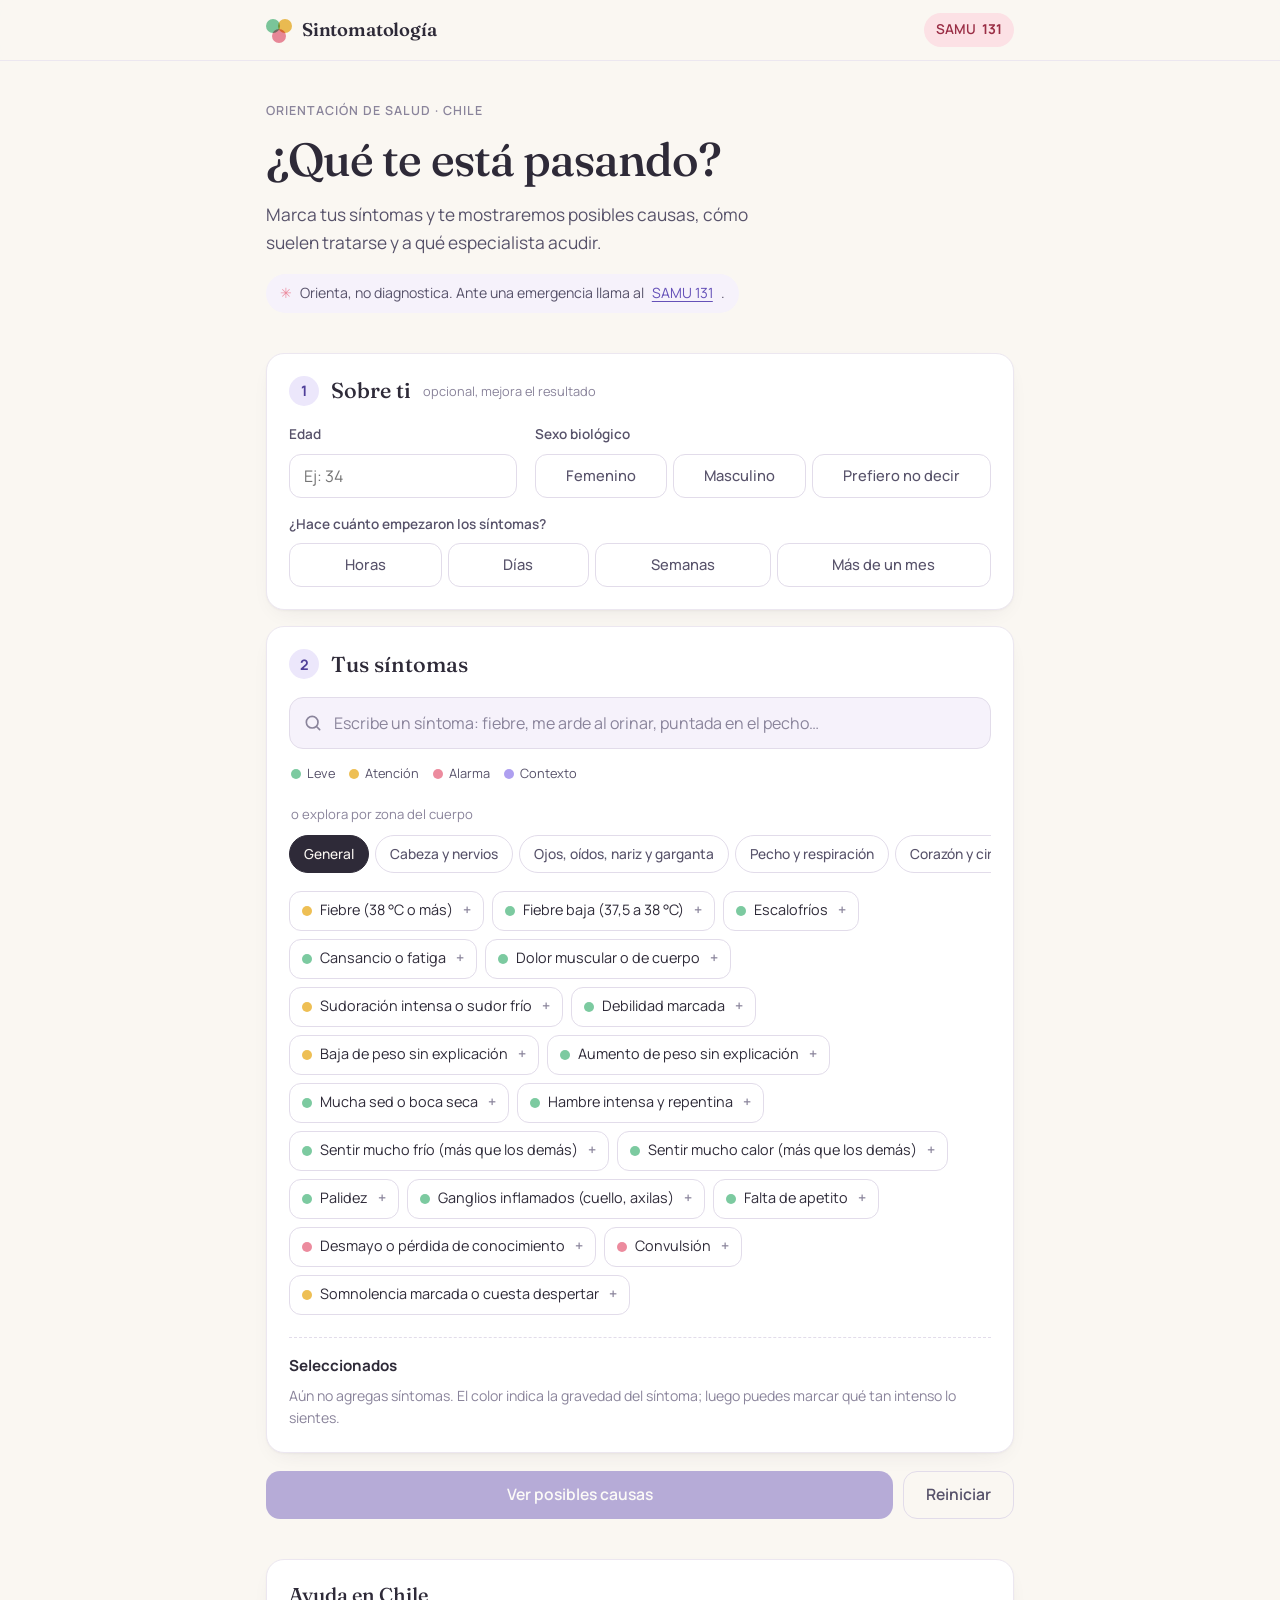
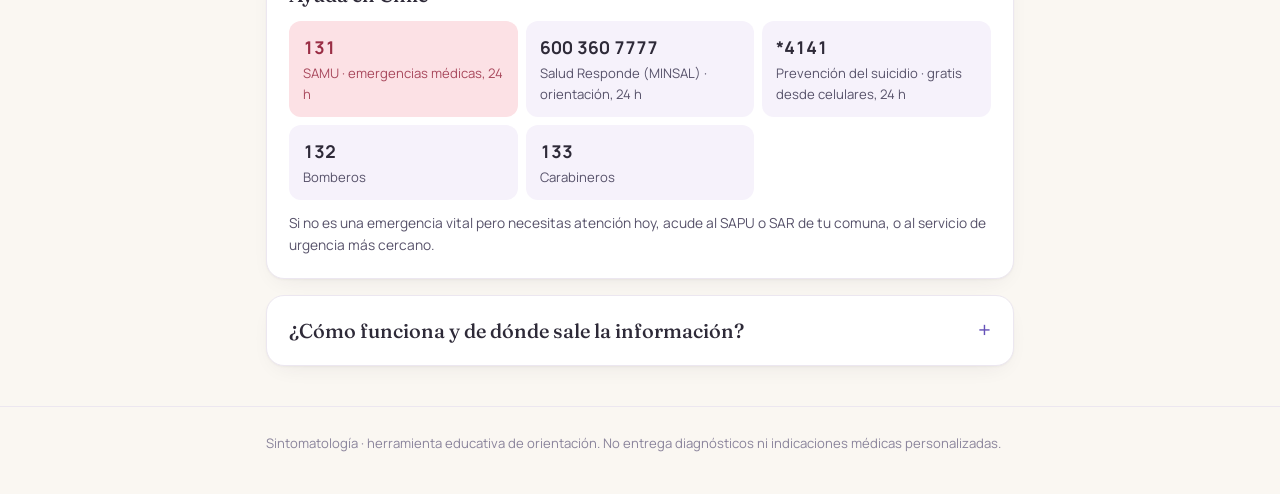
==== index.html @ 7883a123 "Sintomatología: orientador de síntomas en colores pastel Web estática (HTML/CSS/JS, sin build) para " ====
<!doctype html>
<html lang="es-CL">
<head>
  <meta charset="utf-8">
  <meta name="viewport" content="width=device-width, initial-scale=1">
  <title>Sintomatología · Orientador de síntomas</title>
  <meta name="description" content="Marca tus síntomas y conoce posibles causas, cómo se tratan habitualmente y a qué especialista acudir. Información basada en MedlinePlus (NIH), Mayo Clinic y MINSAL Chile.">
  <meta name="theme-color" content="#faf7f2" media="(prefers-color-scheme: light)">
  <meta name="theme-color" content="#1c1b22" media="(prefers-color-scheme: dark)">
  <meta property="og:title" content="Sintomatología · Orientador de síntomas">
  <meta property="og:description" content="Marca tus síntomas y conoce posibles causas, tratamiento habitual y especialista. Orientación, no diagnóstico.">
  <link rel="icon" href="favicon.svg" type="image/svg+xml">
  <link rel="preconnect" href="https://fonts.googleapis.com">
  <link rel="preconnect" href="https://fonts.gstatic.com" crossorigin>
  <link href="https://fonts.googleapis.com/css2?family=Fraunces:opsz,wght@9..144,500;9..144,600&family=Manrope:wght@400;500;600;700&display=swap" rel="stylesheet">
  <link rel="stylesheet" href="css/styles.css">
</head>
<body>
  <a class="skip" href="#main">Saltar al contenido</a>

  <header class="top">
    <div class="wrap top-inner">
      <a class="brand" href="./" aria-label="Sintomatología, inicio">
        <span class="brand-mark" aria-hidden="true"><i></i><i></i><i></i></span>
        <span class="brand-name">Sintomatología</span>
      </a>
      <a class="sos" href="tel:131" aria-label="Emergencias: llamar al SAMU 131">SAMU <strong>131</strong></a>
    </div>
  </header>

  <main id="main" class="wrap">
    <section class="hero">
      <p class="eyebrow">Orientación de salud · Chile</p>
      <h1>¿Qué te está pasando?</h1>
      <p class="lead">Marca tus síntomas y te mostraremos posibles causas, cómo suelen tratarse y a qué especialista acudir.</p>
      <p class="notice"><span aria-hidden="true">✳</span> Orienta, no diagnostica. Ante una emergencia llama al <a href="tel:131">SAMU 131</a>.</p>
    </section>

    <section class="card" aria-labelledby="t-perfil">
      <div class="card-head"><span class="step" aria-hidden="true">1</span><h2 id="t-perfil">Sobre ti</h2><span class="opt">opcional, mejora el resultado</span></div>
      <div class="grid">
        <label class="field" for="edad">
          <span class="label">Edad</span>
          <input type="number" id="edad" min="0" max="120" inputmode="numeric" placeholder="Ej: 34" autocomplete="off">
        </label>
        <div class="field">
          <span class="label" id="l-sexo">Sexo biológico</span>
          <div class="seg" data-name="sexo" role="group" aria-labelledby="l-sexo">
            <button type="button" data-value="F" aria-pressed="false">Femenino</button>
            <button type="button" data-value="M" aria-pressed="false">Masculino</button>
            <button type="button" data-value="X" aria-pressed="false">Prefiero no decir</button>
          </div>
        </div>
        <div class="field" id="field-embarazo" hidden>
          <span class="label" id="l-emb">¿Podrías estar embarazada?</span>
          <div class="seg" data-name="embarazo" role="group" aria-labelledby="l-emb">
            <button type="button" data-value="si" aria-pressed="false">Sí</button>
            <button type="button" data-value="no" aria-pressed="false">No</button>
            <button type="button" data-value="nose" aria-pressed="false">No sé</button>
          </div>
        </div>
        <div class="field full">
          <span class="label" id="l-dur">¿Hace cuánto empezaron los síntomas?</span>
          <div class="seg" data-name="duracion" role="group" aria-labelledby="l-dur">
            <button type="button" data-value="h" aria-pressed="false">Horas</button>
            <button type="button" data-value="d" aria-pressed="false">Días</button>
            <button type="button" data-value="s" aria-pressed="false">Semanas</button>
            <button type="button" data-value="m" aria-pressed="false">Más de un mes</button>
          </div>
        </div>
      </div>
      <p class="note" id="nota-pediatrica" hidden>En menores de 15 años los síntomas y tratamientos pueden diferir. Ante la duda, consulta con un pediatra.</p>
    </section>

    <section class="card" aria-labelledby="t-sintomas">
      <div class="card-head"><span class="step" aria-hidden="true">2</span><h2 id="t-sintomas">Tus síntomas</h2></div>

      <div class="search">
        <svg class="search-icon" viewBox="0 0 24 24" aria-hidden="true"><circle cx="11" cy="11" r="7"></circle><path d="m20 20-3.5-3.5"></path></svg>
        <input id="buscar" type="search" placeholder="Escribe un síntoma: fiebre, me arde al orinar, puntada en el pecho…"
               role="combobox" aria-expanded="false" aria-controls="sugerencias" aria-autocomplete="list" autocomplete="off" aria-label="Buscar síntoma">
        <ul id="sugerencias" role="listbox" hidden aria-label="Síntomas sugeridos"></ul>
      </div>

      <div class="legend" aria-label="Leyenda de colores">
        <span class="lg sev-1"><span class="dot"></span>Leve</span>
        <span class="lg sev-2"><span class="dot"></span>Atención</span>
        <span class="lg sev-3"><span class="dot"></span>Alarma</span>
        <span class="lg sev-0"><span class="dot"></span>Contexto</span>
      </div>

      <p class="subhint">o explora por zona del cuerpo</p>
      <div class="zones" id="zonas" role="tablist" aria-label="Zonas del cuerpo"></div>
      <div class="pills" id="catalogo" role="tabpanel"></div>

      <div class="selected-wrap">
        <h3 class="selected-title">Seleccionados <span id="sel-count"></span></h3>
        <p class="sel-empty" id="sel-empty">Aún no agregas síntomas. El color indica la gravedad del síntoma; luego puedes marcar qué tan intenso lo sientes.</p>
        <div class="selected" id="seleccionados" aria-live="polite"></div>
      </div>
    </section>

    <div class="actions">
      <button id="analizar" class="btn primary" type="button" disabled>Ver posibles causas</button>
      <button id="reiniciar" class="btn ghost" type="button">Reiniciar</button>
    </div>

    <section id="resultados" class="results" hidden tabindex="-1" aria-live="polite"></section>

    <section class="card help" aria-labelledby="t-ayuda">
      <h2 id="t-ayuda">Ayuda en Chile</h2>
      <ul class="help-list">
        <li><a href="tel:131"><strong>131</strong><span>SAMU · emergencias médicas, 24 h</span></a></li>
        <li><a href="tel:6003607777"><strong>600 360 7777</strong><span>Salud Responde (MINSAL) · orientación, 24 h</span></a></li>
        <li><a href="tel:*4141"><strong>*4141</strong><span>Prevención del suicidio · gratis desde celulares, 24 h</span></a></li>
        <li><a href="tel:132"><strong>132</strong><span>Bomberos</span></a></li>
        <li><a href="tel:133"><strong>133</strong><span>Carabineros</span></a></li>
      </ul>
      <p class="help-note">Si no es una emergencia vital pero necesitas atención hoy, acude al SAPU o SAR de tu comuna, o al servicio de urgencia más cercano.</p>
    </section>

    <details class="card method">
      <summary><h2>¿Cómo funciona y de dónde sale la información?</h2></summary>
      <div class="method-body">
        <p><strong>Contenido.</strong> Cada enfermedad (qué es, tratamiento habitual, especialista y señales de alarma) fue redactada a partir de fuentes médicas reconocidas y cada ficha enlaza sus referencias: <span id="fuentes-resumen"></span>. No usamos Wikipedia ni sitios sin respaldo clínico.</p>
        <p><strong>Colores.</strong> Cada síntoma tiene una gravedad base: <span class="tag sev-1">leve</span> <span class="tag sev-2">atención</span> <span class="tag sev-3">alarma</span>, más los datos de <span class="tag sev-0">contexto</span> (exposiciones o antecedentes). Tú agregas la intensidad con que lo sientes, y ambas cosas pesan en el resultado.</p>
        <p><strong>Coincidencia.</strong> Para cada enfermedad se compara cuánto de su cuadro típico tienes (los síntomas característicos pesan más) y cuánto de lo que sientes explica. Luego se ajusta por edad, sexo, posible embarazo, tiempo de evolución y frecuencia de la enfermedad. Las emergencias con un síntoma clave nunca quedan ocultas al fondo.</p>
        <p><strong>Privacidad.</strong> Todo ocurre en tu navegador: no se envían ni guardan tus datos en ningún servidor. Tu selección queda solo en este dispositivo para que no la pierdas al recargar.</p>
        <p><strong>Límites.</strong> La base cubre <span id="stats"></span>. Una persona puede tener una enfermedad que no está aquí o presentarla de forma distinta. Esta herramienta no reemplaza la evaluación de un profesional de salud.</p>
        <p class="muted">Contenido revisado en noviembre de 2026.</p>
      </div>
    </details>
  </main>

  <footer class="foot">
    <div class="wrap">
      <p>Sintomatología · herramienta educativa de orientación. No entrega diagnósticos ni indicaciones médicas personalizadas.</p>
    </div>
  </footer>

  <script src="js/data.js"></script>
  <script src="js/app.js"></script>
</body>
</html>
---- css/styles.css ----
/* Sintomatología · estilos
   Paleta pastel, minimalista, con modo oscuro automático. */

:root {
  --bg: #faf7f2;
  --surface: #ffffff;
  --surface-2: #f6f2fb;
  --ink: #2e2a38;
  --ink-2: #57526a;
  --muted: #8a849b;
  --line: #ece7f0;
  --line-2: #e2dcea;
  --focus: #8b78dc;

  --primary: #6551b8;
  --primary-ink: #ffffff;
  --primary-soft: #ece7fb;

  /* gravedad */
  --mint: #e1f4e9; --mint-ink: #2b6a4c; --mint-dot: #7ccaa0;
  --butter: #fdf1cf; --butter-ink: #7a5912; --butter-dot: #eebf54;
  --rose: #fce1e5; --rose-ink: #9a2e45; --rose-dot: #ec8b9e;
  --lav: #ede8fc; --lav-ink: #4f3f99; --lav-dot: #ae9ff0;
  --sky: #e3eefa; --sky-ink: #2b5a88; --sky-dot: #8db7e6;
  --peach: #fde7da; --peach-ink: #8c4a20; --peach-dot: #f2a679;

  --radius: 18px;
  --radius-sm: 12px;
  --shadow: 0 1px 2px rgba(46, 42, 56, .04), 0 8px 24px -12px rgba(46, 42, 56, .12);
  --font: "Manrope", system-ui, -apple-system, "Segoe UI", Roboto, sans-serif;
  --serif: "Fraunces", Georgia, "Times New Roman", serif;
  color-scheme: light;
}

@media (prefers-color-scheme: dark) {
  :root:not([data-theme="light"]) {
    --bg: #1c1b22; --surface: #24232c; --surface-2: #2a2834; --ink: #eeecf4; --ink-2: #c4c0d2; --muted: #9a95ab;
    --line: #33313d; --line-2: #3d3a48; --focus: #b5a7f5;
    --primary: #b9aaf5; --primary-ink: #1c1b22; --primary-soft: #33304a;
    --mint: #1f3a2e; --mint-ink: #a9e3c5; --mint-dot: #6cc596;
    --butter: #3b321b; --butter-ink: #f3d68a; --butter-dot: #e2b44a;
    --rose: #432630; --rose-ink: #f6b6c3; --rose-dot: #e8869a;
    --lav: #312b4b; --lav-ink: #cdc3fb; --lav-dot: #a596ee;
    --sky: #1f3043; --sky-ink: #b2d2f3; --sky-dot: #7fb0e3;
    --peach: #3f2b20; --peach-ink: #f6c3a2; --peach-dot: #ee9e6e;
    --shadow: 0 1px 2px rgba(0, 0, 0, .3), 0 8px 24px -12px rgba(0, 0, 0, .5);
    color-scheme: dark;
  }
}
:root[data-theme="dark"] {
  --bg: #1c1b22; --surface: #24232c; --surface-2: #2a2834; --ink: #eeecf4; --ink-2: #c4c0d2; --muted: #9a95ab;
  --line: #33313d; --line-2: #3d3a48; --focus: #b5a7f5;
  --primary: #b9aaf5; --primary-ink: #1c1b22; --primary-soft: #33304a;
  --mint: #1f3a2e; --mint-ink: #a9e3c5; --mint-dot: #6cc596;
  --butter: #3b321b; --butter-ink: #f3d68a; --butter-dot: #e2b44a;
  --rose: #432630; --rose-ink: #f6b6c3; --rose-dot: #e8869a;
  --lav: #312b4b; --lav-ink: #cdc3fb; --lav-dot: #a596ee;
  --sky: #1f3043; --sky-ink: #b2d2f3; --sky-dot: #7fb0e3;
  --peach: #3f2b20; --peach-ink: #f6c3a2; --peach-dot: #ee9e6e;
  color-scheme: dark;
}

/* ── base */
*, *::before, *::after { box-sizing: border-box; }
html { -webkit-text-size-adjust: 100%; scroll-padding-top: 76px; }
body {
  margin: 0; background: var(--bg); color: var(--ink);
  font: 16px/1.6 var(--font); -webkit-font-smoothing: antialiased;
  overflow-x: hidden;
}
h1, h2, h3, h4 { margin: 0; line-height: 1.25; }
p { margin: 0; }
a { color: var(--primary); text-underline-offset: 3px; }
button { font: inherit; color: inherit; cursor: pointer; }
input { font: inherit; color: inherit; }
:focus-visible { outline: 2px solid var(--focus); outline-offset: 2px; border-radius: 8px; }
[hidden] { display: none !important; }

.wrap { width: 100%; max-width: 780px; margin: 0 auto; padding: 0 16px; }
.skip { position: absolute; left: -999px; top: 8px; background: var(--surface); padding: 8px 12px; border-radius: 8px; z-index: 50; }
.skip:focus { left: 8px; }

/* ── barra superior */
.top {
  position: sticky; top: 0; z-index: 20;
  background: color-mix(in srgb, var(--bg) 85%, transparent);
  backdrop-filter: saturate(1.4) blur(10px); -webkit-backdrop-filter: saturate(1.4) blur(10px);
  border-bottom: 1px solid var(--line);
}
.top-inner { display: flex; align-items: center; justify-content: space-between; height: 60px; }
.brand { display: inline-flex; align-items: center; gap: 10px; text-decoration: none; color: var(--ink); }
.brand-name { font-family: var(--serif); font-weight: 600; font-size: 1.15rem; letter-spacing: -.01em; }
.brand-mark { position: relative; width: 26px; height: 26px; display: inline-block; }
.brand-mark i { position: absolute; width: 14px; height: 14px; border-radius: 50%; mix-blend-mode: multiply; }
.brand-mark i:nth-child(1) { background: var(--mint-dot); left: 0; top: 2px; }
.brand-mark i:nth-child(2) { background: var(--butter-dot); right: 0; top: 2px; }
.brand-mark i:nth-child(3) { background: var(--rose-dot); left: 6px; bottom: 0; }
@media (prefers-color-scheme: dark) { .brand-mark i { mix-blend-mode: normal; opacity: .9; } }
.sos {
  display: inline-flex; align-items: center; gap: 6px; text-decoration: none;
  background: var(--rose); color: var(--rose-ink); font-size: .85rem; font-weight: 600;
  padding: 6px 12px; border-radius: 999px;
}

/* ── hero */
.hero { padding: 40px 0 24px; }
.eyebrow { font-size: .78rem; font-weight: 600; letter-spacing: .08em; text-transform: uppercase; color: var(--muted); margin-bottom: 10px; }
.hero h1 { font-family: var(--serif); font-weight: 500; font-size: clamp(2rem, 6vw, 2.9rem); letter-spacing: -.02em; }
.lead { margin-top: 12px; font-size: 1.08rem; color: var(--ink-2); max-width: 46ch; }
.notice { margin-top: 18px; display: inline-flex; gap: 8px; align-items: baseline; font-size: .88rem; color: var(--ink-2); background: var(--surface-2); padding: 8px 14px; border-radius: 999px; }
.notice span { color: var(--rose-dot); }

/* ── tarjetas */
.card {
  background: var(--surface); border: 1px solid var(--line); border-radius: var(--radius);
  padding: 22px; margin-top: 16px; box-shadow: var(--shadow);
}
.card-head { display: flex; align-items: center; gap: 12px; margin-bottom: 18px; flex-wrap: wrap; }
.card-head h2 { font-family: var(--serif); font-weight: 500; font-size: 1.35rem; }
.step {
  width: 30px; height: 30px; border-radius: 50%; display: inline-grid; place-items: center;
  background: var(--primary-soft); color: var(--lav-ink); font-weight: 700; font-size: .9rem;
}
.opt { font-size: .8rem; color: var(--muted); }

/* ── perfil */
.grid { display: grid; grid-template-columns: minmax(0, 1fr) minmax(0, 2fr); gap: 16px 18px; }
.field { display: flex; flex-direction: column; gap: 8px; min-width: 0; }
.field.full { grid-column: 1 / -1; }
.label { font-size: .85rem; font-weight: 600; color: var(--ink-2); }
input[type="number"] {
  width: 100%; height: 44px; padding: 0 14px; border-radius: var(--radius-sm);
  border: 1px solid var(--line-2); background: var(--surface); -moz-appearance: textfield;
}
input[type="number"]::-webkit-inner-spin-button { -webkit-appearance: none; }
.seg { display: flex; flex-wrap: wrap; gap: 6px; }
.seg button {
  flex: 1 1 auto; min-height: 44px; padding: 8px 14px; border-radius: var(--radius-sm);
  border: 1px solid var(--line-2); background: var(--surface); color: var(--ink-2); font-weight: 500; font-size: .92rem;
  transition: background .15s, border-color .15s, color .15s;
}
.seg button:hover { border-color: var(--lav-dot); }
.seg button[aria-pressed="true"] { background: var(--lav); border-color: var(--lav-dot); color: var(--lav-ink); font-weight: 600; }
.note { margin-top: 14px; font-size: .85rem; color: var(--sky-ink); background: var(--sky); padding: 10px 14px; border-radius: var(--radius-sm); }

/* ── buscador */
.search { position: relative; }
.search-icon { position: absolute; left: 14px; top: 50%; width: 20px; height: 20px; transform: translateY(-50%); fill: none; stroke: var(--muted); stroke-width: 2; stroke-linecap: round; pointer-events: none; }
#buscar {
  width: 100%; height: 52px; padding: 0 16px 0 44px; border-radius: 14px;
  border: 1px solid var(--line-2); background: var(--surface-2); font-size: 1rem;
  transition: border-color .15s, background .15s;
}
#buscar:focus { outline: none; border-color: var(--focus); background: var(--surface); box-shadow: 0 0 0 4px color-mix(in srgb, var(--focus) 20%, transparent); }
#buscar::placeholder { color: var(--muted); }
#sugerencias {
  position: absolute; left: 0; right: 0; top: calc(100% + 6px); z-index: 10;
  list-style: none; margin: 0; padding: 6px; background: var(--surface);
  border: 1px solid var(--line-2); border-radius: 14px; box-shadow: var(--shadow);
  max-height: 340px; overflow-y: auto;
}
.sug { display: flex; align-items: center; gap: 10px; padding: 10px 12px; border-radius: 10px; cursor: pointer; }
.sug.active, .sug:hover { background: var(--surface-2); }
.sug-name { flex: 1; min-width: 0; }
.sug-meta { font-size: .78rem; color: var(--muted); white-space: nowrap; }
.sug-empty { padding: 12px; color: var(--muted); font-size: .9rem; }

/* ── leyenda y puntos de gravedad */
.legend { display: flex; flex-wrap: wrap; gap: 14px; margin: 14px 2px 0; font-size: .8rem; color: var(--ink-2); }
.lg { display: inline-flex; align-items: center; gap: 6px; }
.dot { width: 10px; height: 10px; border-radius: 50%; flex: none; background: var(--muted); }
.sev-1 .dot { background: var(--mint-dot); }
.sev-2 .dot { background: var(--butter-dot); }
.sev-3 .dot { background: var(--rose-dot); }
.sev-0 .dot { background: var(--lav-dot); }

.subhint { margin: 20px 2px 10px; font-size: .82rem; color: var(--muted); }

/* ── zonas */
.zones { display: flex; gap: 6px; overflow-x: auto; padding-bottom: 6px; scrollbar-width: thin; -webkit-overflow-scrolling: touch; }
.zone {
  flex: none; display: inline-flex; align-items: center; gap: 6px; min-height: 38px;
  padding: 6px 14px; border-radius: 999px; border: 1px solid var(--line-2); background: transparent; color: var(--ink-2);
  font-size: .86rem; font-weight: 500; white-space: nowrap;
}
.zone[aria-selected="true"] { background: var(--ink); color: var(--bg); border-color: var(--ink); }
.zone-count { min-width: 20px; height: 20px; padding: 0 6px; border-radius: 999px; background: var(--lav); color: var(--lav-ink); font-size: .72rem; font-weight: 700; display: inline-grid; place-items: center; }

/* ── pastillas de síntomas */
.pills { display: flex; flex-wrap: wrap; gap: 8px; margin-top: 12px; }
.pill {
  display: inline-flex; align-items: center; gap: 8px; min-height: 40px; max-width: 100%;
  padding: 8px 12px; border-radius: 12px; border: 1px solid var(--line-2); background: var(--surface);
  font-size: .9rem; text-align: left; line-height: 1.3; transition: background .15s, border-color .15s, transform .1s;
}
.pill:active { transform: scale(.98); }
.pill-check { color: var(--muted); font-weight: 600; margin-left: 2px; }
.pill.sev-1[aria-pressed="true"] { background: var(--mint); border-color: var(--mint-dot); color: var(--mint-ink); }
.pill.sev-2[aria-pressed="true"] { background: var(--butter); border-color: var(--butter-dot); color: var(--butter-ink); }
.pill.sev-3[aria-pressed="true"] { background: var(--rose); border-color: var(--rose-dot); color: var(--rose-ink); }
.pill.sev-0[aria-pressed="true"] { background: var(--lav); border-color: var(--lav-dot); color: var(--lav-ink); }
.pill[aria-pressed="true"] .pill-check { color: inherit; }
.pill:hover { border-color: var(--muted); }

/* ── seleccionados */
.selected-wrap { margin-top: 22px; padding-top: 18px; border-top: 1px dashed var(--line-2); }
.selected-title { font-size: .95rem; font-weight: 700; margin-bottom: 10px; }
.selected-title span { color: var(--muted); font-weight: 500; }
.sel-empty { font-size: .88rem; color: var(--muted); }
.selected { display: flex; flex-direction: column; gap: 8px; }
.sel {
  display: grid; grid-template-columns: auto minmax(0, 1fr) auto auto; align-items: center; gap: 10px 12px;
  padding: 10px 10px 10px 14px; border-radius: 14px; border: 1px solid transparent;
  animation: pop .18s ease-out;
}
.sel.sev-1 { background: var(--mint); border-color: color-mix(in srgb, var(--mint-dot) 45%, transparent); }
.sel.sev-2 { background: var(--butter); border-color: color-mix(in srgb, var(--butter-dot) 45%, transparent); }
.sel.sev-3 { background: var(--rose); border-color: color-mix(in srgb, var(--rose-dot) 45%, transparent); }
.sel.sev-0 { background: var(--lav); border-color: color-mix(in srgb, var(--lav-dot) 45%, transparent); }
.sel-main { display: flex; flex-direction: column; min-width: 0; }
.sel-name { font-weight: 600; font-size: .92rem; line-height: 1.3; }
.sel-sev { font-size: .74rem; opacity: .75; }
.sel.sev-1 .sel-main { color: var(--mint-ink); }
.sel.sev-2 .sel-main { color: var(--butter-ink); }
.sel.sev-3 .sel-main { color: var(--rose-ink); }
.sel.sev-0 .sel-main { color: var(--lav-ink); }
.ctx-tag { font-size: .76rem; color: var(--lav-ink); opacity: .8; }
.intensity { display: inline-flex; background: color-mix(in srgb, var(--surface) 75%, transparent); border-radius: 10px; padding: 3px; gap: 2px; }
.int {
  display: inline-flex; align-items: center; gap: 6px; border: 0; background: transparent; border-radius: 8px;
  padding: 6px 9px; font-size: .78rem; font-weight: 500; color: var(--ink-2); min-height: 32px;
}
.int[aria-checked="true"] { background: var(--surface); color: var(--ink); font-weight: 700; box-shadow: 0 1px 3px rgba(0, 0, 0, .08); }
.bars { display: inline-flex; align-items: flex-end; gap: 2px; height: 12px; }
.bars i { width: 3px; border-radius: 2px; background: var(--line-2); }
.bars i:nth-child(1) { height: 5px; } .bars i:nth-child(2) { height: 8px; } .bars i:nth-child(3) { height: 12px; }
.int-1 .bars i:nth-child(-n+1), .int-2 .bars i:nth-child(-n+2), .int-3 .bars i:nth-child(-n+3) { background: var(--ink-2); }
.x { width: 32px; height: 32px; border-radius: 50%; border: 0; background: transparent; font-size: 1.3rem; line-height: 1; color: var(--ink-2); }
.x:hover { background: color-mix(in srgb, var(--surface) 70%, transparent); }

/* ── acciones */
.actions { display: flex; gap: 10px; margin-top: 18px; flex-wrap: wrap; }
.btn {
  min-height: 48px; padding: 0 22px; border-radius: 14px; border: 1px solid transparent; font-weight: 600; font-size: .98rem;
  transition: transform .1s, background .15s, opacity .15s;
}
.btn:active { transform: translateY(1px); }
.btn.primary { background: var(--primary); color: var(--primary-ink); flex: 1 1 240px; box-shadow: 0 6px 18px -8px color-mix(in srgb, var(--primary) 70%, transparent); }
.btn.primary:disabled { opacity: .45; cursor: not-allowed; box-shadow: none; }
.btn.ghost { background: transparent; border-color: var(--line-2); color: var(--ink-2); }
.btn.soft { background: var(--lav); color: var(--lav-ink); }

/* ── resultados */
.results { margin-top: 28px; outline: none; }
.results-head h2 { font-family: var(--serif); font-weight: 500; font-size: 1.7rem; }
.results-head p { margin-top: 6px; color: var(--ink-2); font-size: .92rem; }
.alert { margin-top: 16px; padding: 16px 18px; border-radius: var(--radius); display: flex; flex-direction: column; gap: 6px; }
.alert strong { font-size: 1rem; }
.alert p { font-size: .92rem; }
.alert a { color: inherit; font-weight: 700; }
.alert-red { background: var(--rose); color: var(--rose-ink); border: 1px solid color-mix(in srgb, var(--rose-dot) 50%, transparent); }
.alert-lav { background: var(--lav); color: var(--lav-ink); border: 1px solid color-mix(in srgb, var(--lav-dot) 50%, transparent); }

.summary { margin-top: 16px; padding: 16px 18px; border-radius: var(--radius); display: grid; gap: 2px; }
.summary-label { font-size: .74rem; letter-spacing: .06em; text-transform: uppercase; font-weight: 700; opacity: .75; }
.summary strong { font-family: var(--serif); font-weight: 600; font-size: 1.25rem; }
.summary p { font-size: .92rem; }
.summary.urg-1 { background: var(--mint); color: var(--mint-ink); }
.summary.urg-2 { background: var(--sky); color: var(--sky-ink); }
.summary.urg-3 { background: var(--butter); color: var(--butter-ink); }
.summary.urg-4 { background: var(--peach); color: var(--peach-ink); }
.summary.urg-5 { background: var(--rose); color: var(--rose-ink); }

.cond-list { display: flex; flex-direction: column; gap: 10px; margin-top: 16px; }
.cond {
  background: var(--surface); border: 1px solid var(--line); border-radius: var(--radius); box-shadow: var(--shadow);
  overflow: hidden; animation: rise .35s ease-out both; animation-delay: calc(var(--i, 0) * 45ms);
  border-left: 5px solid var(--line-2);
}
.cond.urg-1 { border-left-color: var(--mint-dot); }
.cond.urg-2 { border-left-color: var(--sky-dot); }
.cond.urg-3 { border-left-color: var(--butter-dot); }
.cond.urg-4 { border-left-color: var(--peach-dot); }
.cond.urg-5 { border-left-color: var(--rose-dot); }
.cond-head { width: 100%; text-align: left; background: transparent; border: 0; padding: 16px 18px; display: grid; gap: 10px; }
.cond-top { display: flex; align-items: flex-start; justify-content: space-between; gap: 12px; }
.cond-title { min-width: 0; }
.cond-title h3 { font-size: 1.08rem; font-weight: 700; }
.cond-alt { display: block; font-size: .84rem; color: var(--muted); margin-top: 2px; }
.badge { flex: none; font-size: .74rem; font-weight: 700; padding: 5px 10px; border-radius: 999px; white-space: nowrap; }
.badge.urg-1 { background: var(--mint); color: var(--mint-ink); }
.badge.urg-2 { background: var(--sky); color: var(--sky-ink); }
.badge.urg-3 { background: var(--butter); color: var(--butter-ink); }
.badge.urg-4 { background: var(--peach); color: var(--peach-ink); }
.badge.urg-5 { background: var(--rose); color: var(--rose-ink); }
.meter-row { display: flex; align-items: center; gap: 12px; }
.meter { flex: 1; height: 8px; border-radius: 999px; background: var(--surface-2); overflow: hidden; }
.meter span { display: block; height: 100%; border-radius: inherit; background: linear-gradient(90deg, var(--lav-dot), var(--primary)); transform-origin: left; animation: grow .6s ease-out both; }
.pct { font-size: .82rem; font-weight: 600; color: var(--ink-2); white-space: nowrap; font-variant-numeric: tabular-nums; }
.more { font-size: .82rem; font-weight: 600; color: var(--primary); display: inline-flex; align-items: center; gap: 6px; }
.more::after { content: ""; width: 7px; height: 7px; border-right: 2px solid currentColor; border-bottom: 2px solid currentColor; transform: rotate(45deg) translateY(-2px); transition: transform .2s; }
.cond-head[aria-expanded="true"] .more { font-size: 0; }
.cond-head[aria-expanded="true"] .more::before { content: "Ocultar detalle"; font-size: .82rem; }
.cond-head[aria-expanded="true"] .more::after { transform: rotate(-135deg) translateY(-1px); }
.cond.compact .cond-head { gap: 6px; padding: 14px 18px; }

.cond-body { padding: 0 18px 18px; display: grid; gap: 14px; border-top: 1px solid var(--line); padding-top: 16px; }
.why { background: var(--surface-2); padding: 12px 14px; border-radius: var(--radius-sm); display: grid; gap: 8px; }
.why-label { font-size: .8rem; font-weight: 600; color: var(--ink-2); }
.why-against, .why-notes { font-size: .82rem; color: var(--ink-2); }
.chips { display: flex; flex-wrap: wrap; gap: 6px; }
.chip { display: inline-flex; align-items: center; gap: 6px; font-size: .8rem; padding: 4px 10px; border-radius: 999px; background: var(--surface); border: 1px solid var(--line-2); }
.nota { font-size: .9rem; background: var(--butter); color: var(--butter-ink); padding: 10px 14px; border-radius: var(--radius-sm); }
.block h4 { font-size: .8rem; letter-spacing: .05em; text-transform: uppercase; color: var(--muted); font-weight: 700; margin-bottom: 4px; }
.block p { font-size: .95rem; color: var(--ink); }
.ges { font-size: .88rem; background: var(--sky); color: var(--sky-ink); padding: 10px 14px; border-radius: var(--radius-sm); }
.warn { background: var(--rose); padding: 12px 14px; border-radius: var(--radius-sm); }
.warn h4 { color: var(--rose-ink); opacity: .85; }
.warn p { color: var(--rose-ink); }
.src-list { margin: 0; padding-left: 18px; font-size: .86rem; display: grid; gap: 4px; }
.src-list a { overflow-wrap: anywhere; }
.src-org { color: var(--muted); }

.extra { margin-top: 18px; }
.extra summary { cursor: pointer; font-weight: 600; color: var(--ink-2); padding: 8px 2px; list-style: none; }
.extra summary::-webkit-details-marker { display: none; }
.extra summary::before { content: "+ "; color: var(--primary); }
.extra[open] summary::before { content: "− "; }
.empty-results { margin-top: 16px; padding: 18px; border-radius: var(--radius); background: var(--surface-2); color: var(--ink-2); }
.results-actions { display: flex; flex-wrap: wrap; align-items: center; gap: 10px; margin-top: 20px; }
.copy-ok { font-size: .86rem; color: var(--mint-ink); font-weight: 600; }
.disclaimer { margin-top: 16px; font-size: .82rem; color: var(--muted); }

/* ── ayuda y método */
.help { margin-top: 40px; }
.help h2, .method h2 { font-family: var(--serif); font-weight: 500; font-size: 1.25rem; }
.help-list { list-style: none; margin: 14px 0 0; padding: 0; display: grid; grid-template-columns: repeat(auto-fit, minmax(210px, 1fr)); gap: 8px; }
.help-list a { display: flex; flex-direction: column; gap: 2px; padding: 12px 14px; border-radius: var(--radius-sm); background: var(--surface-2); text-decoration: none; color: var(--ink); height: 100%; }
.help-list a:hover { background: var(--lav); }
.help-list strong { font-size: 1.1rem; font-variant-numeric: tabular-nums; }
.help-list span { font-size: .82rem; color: var(--ink-2); }
.help-list li:first-child a { background: var(--rose); color: var(--rose-ink); }
.help-list li:first-child span { color: var(--rose-ink); opacity: .85; }
.help-note { margin-top: 12px; font-size: .86rem; color: var(--ink-2); }

.method summary { cursor: pointer; list-style: none; display: flex; align-items: center; justify-content: space-between; gap: 12px; }
.method summary::-webkit-details-marker { display: none; }
.method summary::after { content: "+"; font-size: 1.4rem; color: var(--primary); line-height: 1; }
.method[open] summary::after { content: "−"; }
.method-body { margin-top: 14px; display: grid; gap: 12px; font-size: .93rem; color: var(--ink-2); }
.method-body strong { color: var(--ink); }
.tag { display: inline-block; padding: 1px 8px; border-radius: 999px; font-size: .82rem; font-weight: 600; }
.tag.sev-1 { background: var(--mint); color: var(--mint-ink); }
.tag.sev-2 { background: var(--butter); color: var(--butter-ink); }
.tag.sev-3 { background: var(--rose); color: var(--rose-ink); }
.tag.sev-0 { background: var(--lav); color: var(--lav-ink); }
.muted { color: var(--muted); font-size: .84rem; }

.foot { margin-top: 40px; padding: 26px 0 40px; border-top: 1px solid var(--line); font-size: .82rem; color: var(--muted); }

/* ── animaciones */
@keyframes pop { from { opacity: 0; transform: scale(.98); } to { opacity: 1; transform: none; } }
@keyframes rise { from { opacity: 0; transform: translateY(6px); } to { opacity: 1; transform: none; } }
@keyframes grow { from { transform: scaleX(0); } to { transform: scaleX(1); } }
@media (prefers-reduced-motion: reduce) { *, *::before, *::after { animation: none !important; transition: none !important; } }

/* ── móvil */
@media (max-width: 620px) {
  .hero { padding-top: 28px; }
  .card { padding: 18px 16px; }
  .grid { grid-template-columns: minmax(0, 1fr); }
  .sel { grid-template-columns: auto minmax(0, 1fr) auto; }
  .sel .intensity, .sel .ctx-tag { grid-column: 2 / -1; grid-row: 2; justify-self: start; }
  .sel .x { grid-column: 3; grid-row: 1; }
  .cond-top { flex-direction: column; gap: 8px; }
  .actions { position: sticky; bottom: 0; z-index: 15; margin-left: -16px; margin-right: -16px; padding: 12px 16px calc(12px + env(safe-area-inset-bottom)); background: color-mix(in srgb, var(--bg) 88%, transparent); backdrop-filter: blur(8px); -webkit-backdrop-filter: blur(8px); border-top: 1px solid var(--line); }
  .actions { flex-wrap: nowrap; }
  .btn.primary { flex: 1 1 auto; min-width: 0; }
  .btn.ghost { flex: 0 0 auto; padding: 0 16px; }
}

/* ── impresión */
@media print {
  .top, .actions, .help, .method, .foot, .results-actions { display: none !important; }
  body { background: #fff; }
  .card, .cond { box-shadow: none; }
  .cond-body { display: grid !important; }
}
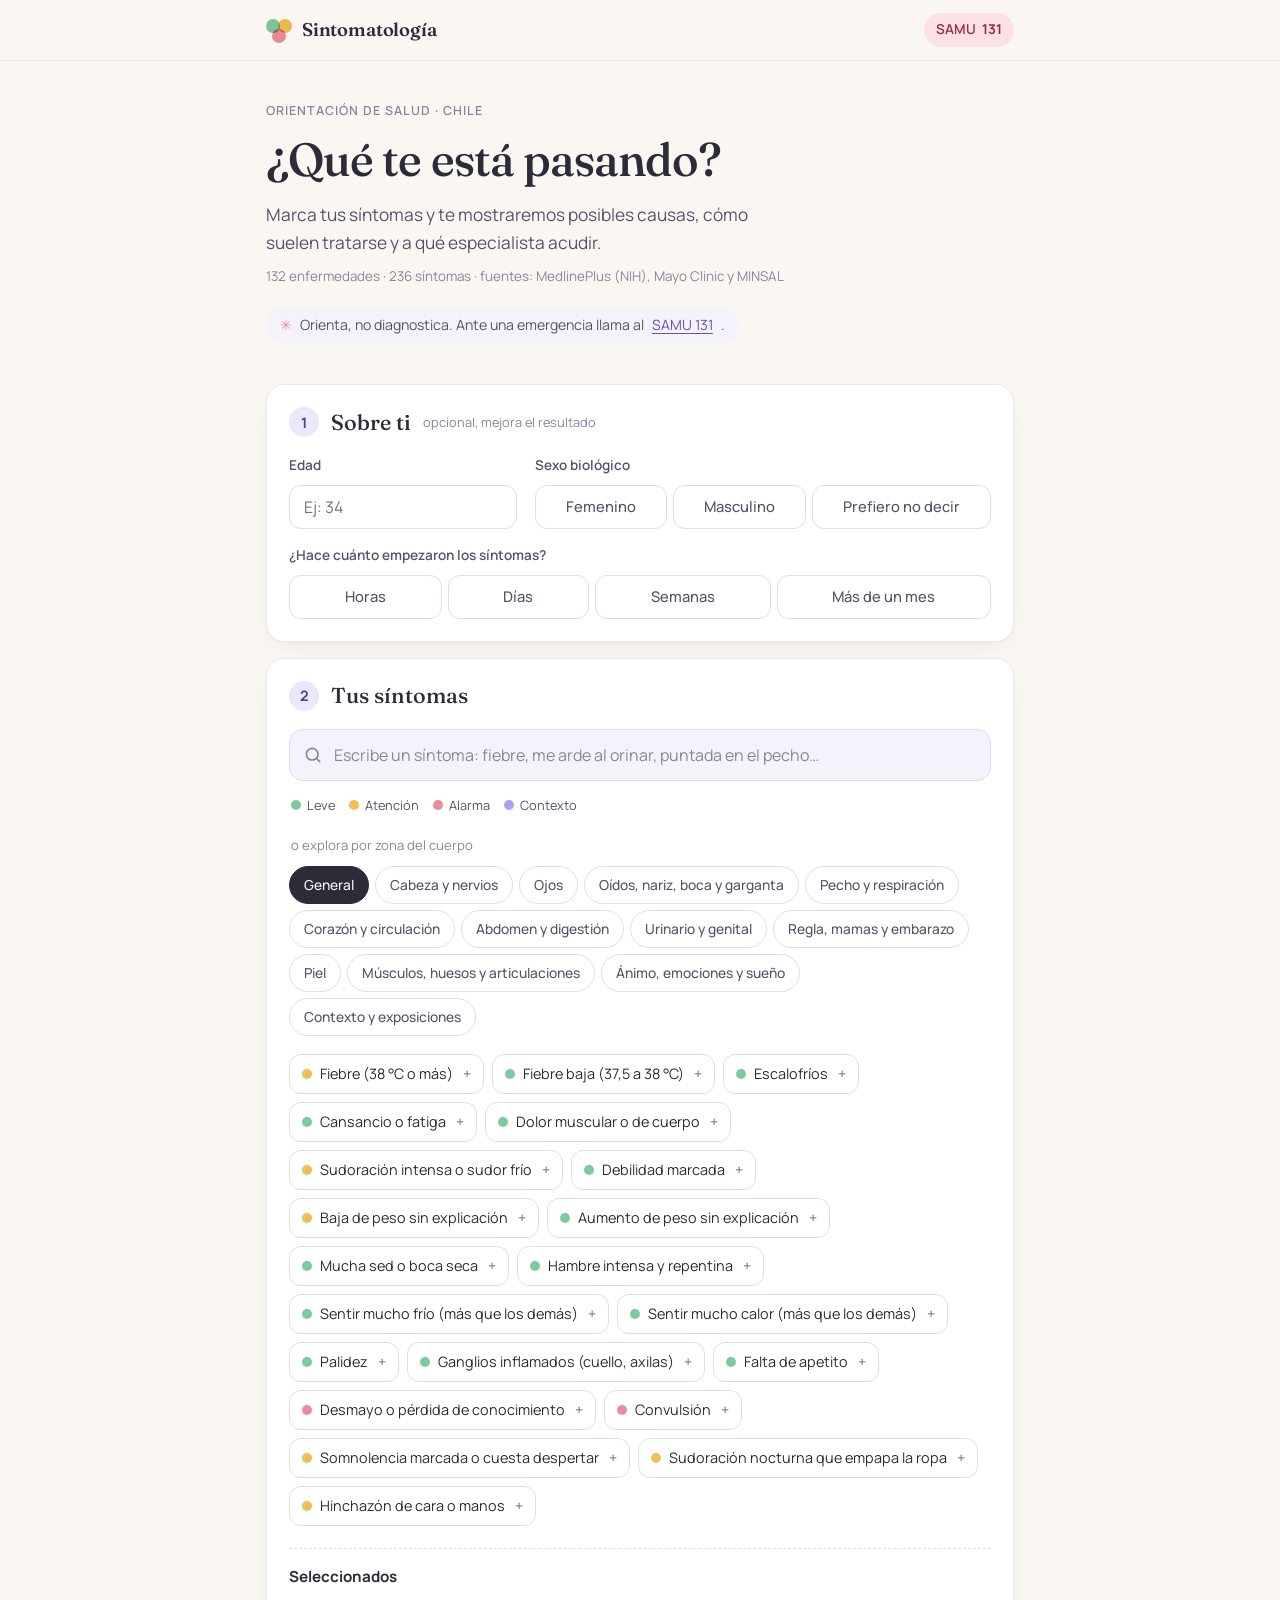
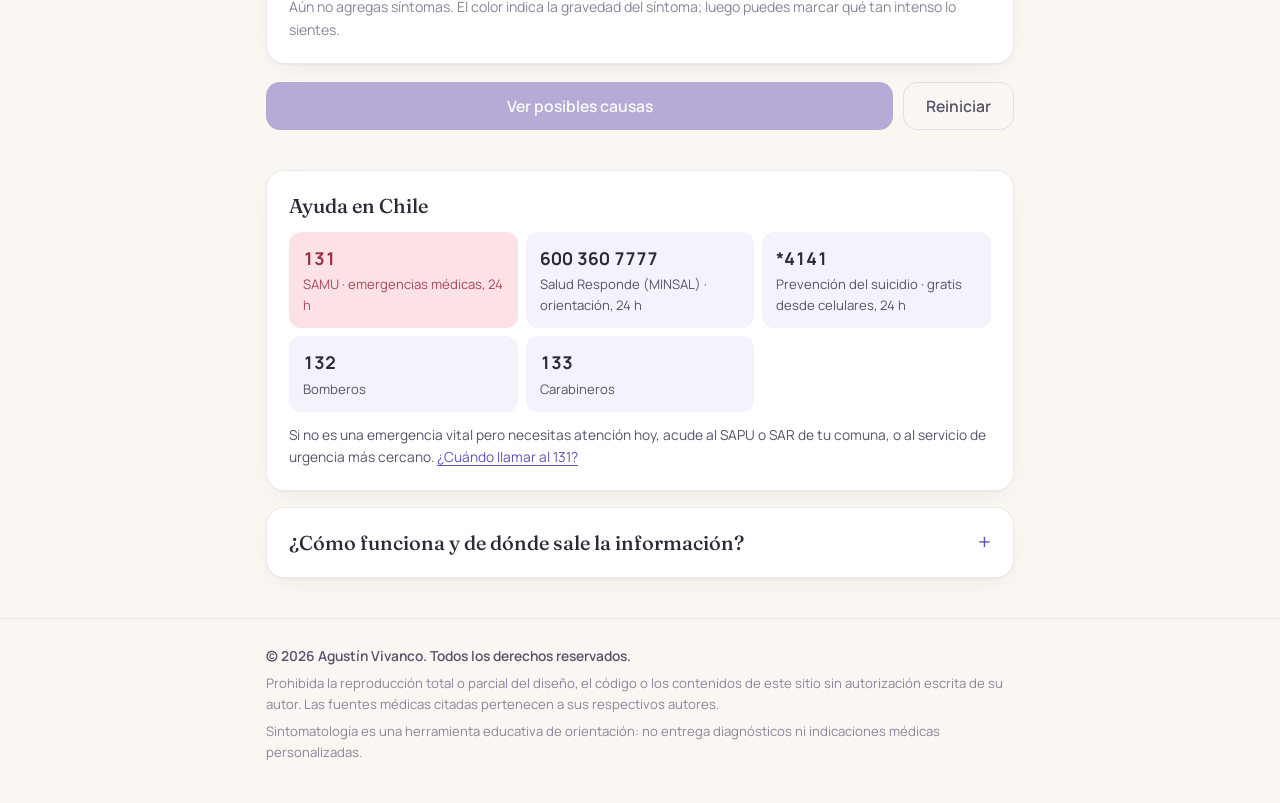
==== commit d6913e02: "Amplía a 132 enfermedades y 236 síntomas, y agrega copyright - 70 enfermedades nuevas con fuentes ve" ====
--- a/index.html
+++ b/index.html
@@ -4,6 +4,8 @@
   <meta charset="utf-8">
   <meta name="viewport" content="width=device-width, initial-scale=1">
   <title>Sintomatología · Orientador de síntomas</title>
+  <meta name="author" content="Agustín Vivanco">
+  <meta name="copyright" content="© 2026 Agustín Vivanco. Todos los derechos reservados.">
   <meta name="description" content="Marca tus síntomas y conoce posibles causas, cómo se tratan habitualmente y a qué especialista acudir. Información basada en MedlinePlus (NIH), Mayo Clinic y MINSAL Chile.">
   <meta name="theme-color" content="#faf7f2" media="(prefers-color-scheme: light)">
   <meta name="theme-color" content="#1c1b22" media="(prefers-color-scheme: dark)">
@@ -33,6 +35,7 @@
       <p class="eyebrow">Orientación de salud · Chile</p>
       <h1>¿Qué te está pasando?</h1>
       <p class="lead">Marca tus síntomas y te mostraremos posibles causas, cómo suelen tratarse y a qué especialista acudir.</p>
+      <p class="hero-stats" id="hero-stats"></p>
       <p class="notice"><span aria-hidden="true">✳</span> Orienta, no diagnostica. Ante una emergencia llama al <a href="tel:131">SAMU 131</a>.</p>
     </section>
 
@@ -116,7 +119,7 @@
         <li><a href="tel:132"><strong>132</strong><span>Bomberos</span></a></li>
         <li><a href="tel:133"><strong>133</strong><span>Carabineros</span></a></li>
       </ul>
-      <p class="help-note">Si no es una emergencia vital pero necesitas atención hoy, acude al SAPU o SAR de tu comuna, o al servicio de urgencia más cercano.</p>
+      <p class="help-note">Si no es una emergencia vital pero necesitas atención hoy, acude al SAPU o SAR de tu comuna, o al servicio de urgencia más cercano. <a href="https://www.minsal.cl/samu-instala-base-en-alto-hospicio-y-llama-a-utilizar-responsablemente-el-131/" target="_blank" rel="noopener">¿Cuándo llamar al 131?</a></p>
     </section>
 
     <details class="card method">
@@ -127,14 +130,17 @@
         <p><strong>Coincidencia.</strong> Para cada enfermedad se compara cuánto de su cuadro típico tienes (los síntomas característicos pesan más) y cuánto de lo que sientes explica. Luego se ajusta por edad, sexo, posible embarazo, tiempo de evolución y frecuencia de la enfermedad. Las emergencias con un síntoma clave nunca quedan ocultas al fondo.</p>
         <p><strong>Privacidad.</strong> Todo ocurre en tu navegador: no se envían ni guardan tus datos en ningún servidor. Tu selección queda solo en este dispositivo para que no la pierdas al recargar.</p>
         <p><strong>Límites.</strong> La base cubre <span id="stats"></span>. Una persona puede tener una enfermedad que no está aquí o presentarla de forma distinta. Esta herramienta no reemplaza la evaluación de un profesional de salud.</p>
-        <p class="muted">Contenido revisado en noviembre de 2026.</p>
+        <p><strong>Autoría.</strong> Sintomatología fue creada por Agustín Vivanco. El diseño, el código, la base de síntomas y enfermedades y los textos de esta web están protegidos por derechos de autor; las fuentes citadas pertenecen a sus respectivos autores.</p>
+        <p class="muted">Contenido revisado y ampliado en noviembre de 2026.</p>
       </div>
     </details>
   </main>
 
   <footer class="foot">
-    <div class="wrap">
-      <p>Sintomatología · herramienta educativa de orientación. No entrega diagnósticos ni indicaciones médicas personalizadas.</p>
+    <div class="wrap foot-inner">
+      <p class="copyright">© <span id="copy-year">2026</span> Agustín Vivanco. Todos los derechos reservados.</p>
+      <p>Prohibida la reproducción total o parcial del diseño, el código o los contenidos de este sitio sin autorización escrita de su autor. Las fuentes médicas citadas pertenecen a sus respectivos autores.</p>
+      <p>Sintomatología es una herramienta educativa de orientación: no entrega diagnósticos ni indicaciones médicas personalizadas.</p>
     </div>
   </footer>
 
--- a/css/styles.css
+++ b/css/styles.css
@@ -1,4 +1,5 @@
 /* Sintomatología · estilos
+   © 2026 Agustín Vivanco. Todos los derechos reservados.
    Paleta pastel, minimalista, con modo oscuro automático. */
 
 :root {
@@ -107,6 +108,7 @@
 .eyebrow { font-size: .78rem; font-weight: 600; letter-spacing: .08em; text-transform: uppercase; color: var(--muted); margin-bottom: 10px; }
 .hero h1 { font-family: var(--serif); font-weight: 500; font-size: clamp(2rem, 6vw, 2.9rem); letter-spacing: -.02em; }
 .lead { margin-top: 12px; font-size: 1.08rem; color: var(--ink-2); max-width: 46ch; }
+.hero-stats { margin-top: 10px; font-size: .84rem; color: var(--muted); }
 .notice { margin-top: 18px; display: inline-flex; gap: 8px; align-items: baseline; font-size: .88rem; color: var(--ink-2); background: var(--surface-2); padding: 8px 14px; border-radius: 999px; }
 .notice span { color: var(--rose-dot); }
 
@@ -178,6 +180,8 @@
 
 /* ── zonas */
 .zones { display: flex; gap: 6px; overflow-x: auto; padding-bottom: 6px; scrollbar-width: thin; -webkit-overflow-scrolling: touch; }
+@media (min-width: 621px) { .zones { flex-wrap: wrap; overflow: visible; } }
+@media (max-width: 620px) { .zones { -webkit-mask-image: linear-gradient(90deg, #000 88%, transparent); mask-image: linear-gradient(90deg, #000 88%, transparent); padding-right: 24px; } }
 .zone {
   flex: none; display: inline-flex; align-items: center; gap: 6px; min-height: 38px;
   padding: 6px 14px; border-radius: 999px; border: 1px solid var(--line-2); background: transparent; color: var(--ink-2);
@@ -357,6 +361,8 @@
 .muted { color: var(--muted); font-size: .84rem; }
 
 .foot { margin-top: 40px; padding: 26px 0 40px; border-top: 1px solid var(--line); font-size: .82rem; color: var(--muted); }
+.foot-inner { display: grid; gap: 6px; }
+.foot .copyright { color: var(--ink-2); font-weight: 600; font-size: .86rem; }
 
 /* ── animaciones */
 @keyframes pop { from { opacity: 0; transform: scale(.98); } to { opacity: 1; transform: none; } }
@@ -381,7 +387,7 @@
 
 /* ── impresión */
 @media print {
-  .top, .actions, .help, .method, .foot, .results-actions { display: none !important; }
+  .top, .actions, .help, .method, .results-actions { display: none !important; }
   body { background: #fff; }
   .card, .cond { box-shadow: none; }
   .cond-body { display: grid !important; }
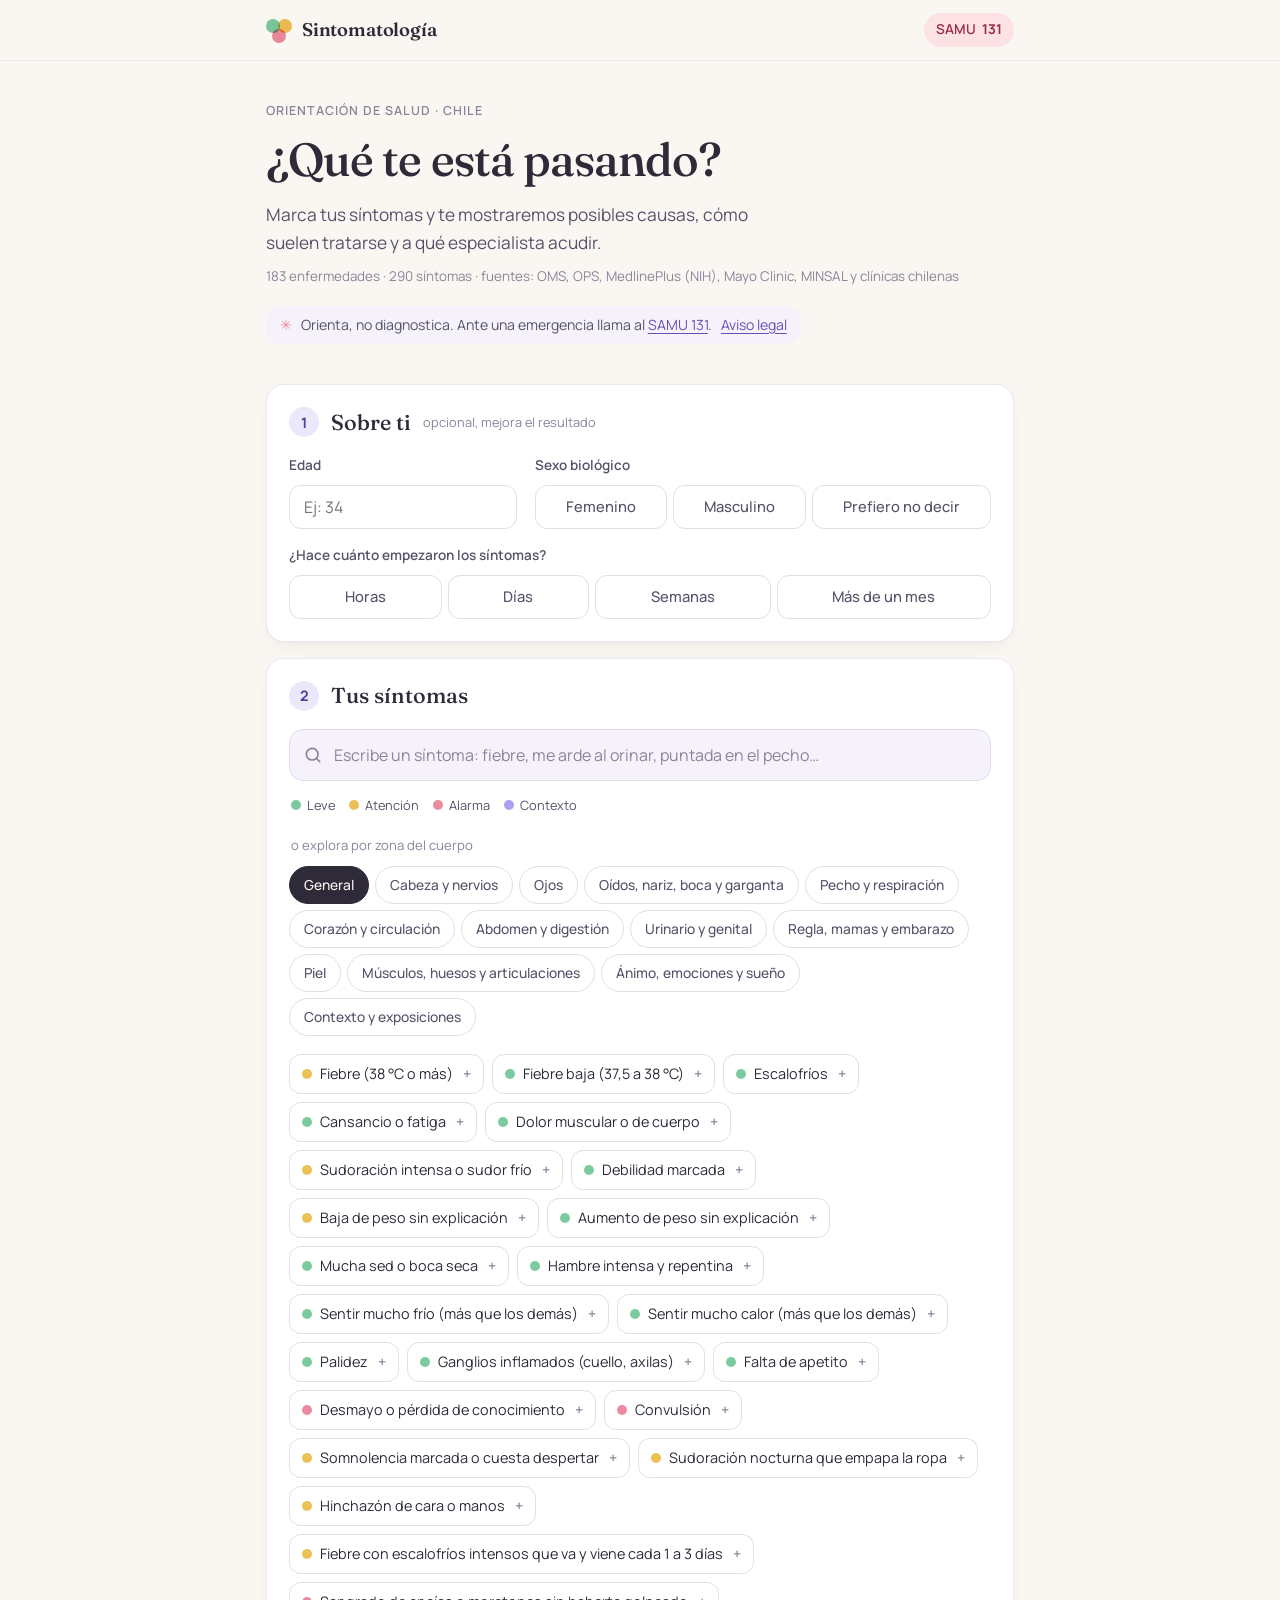
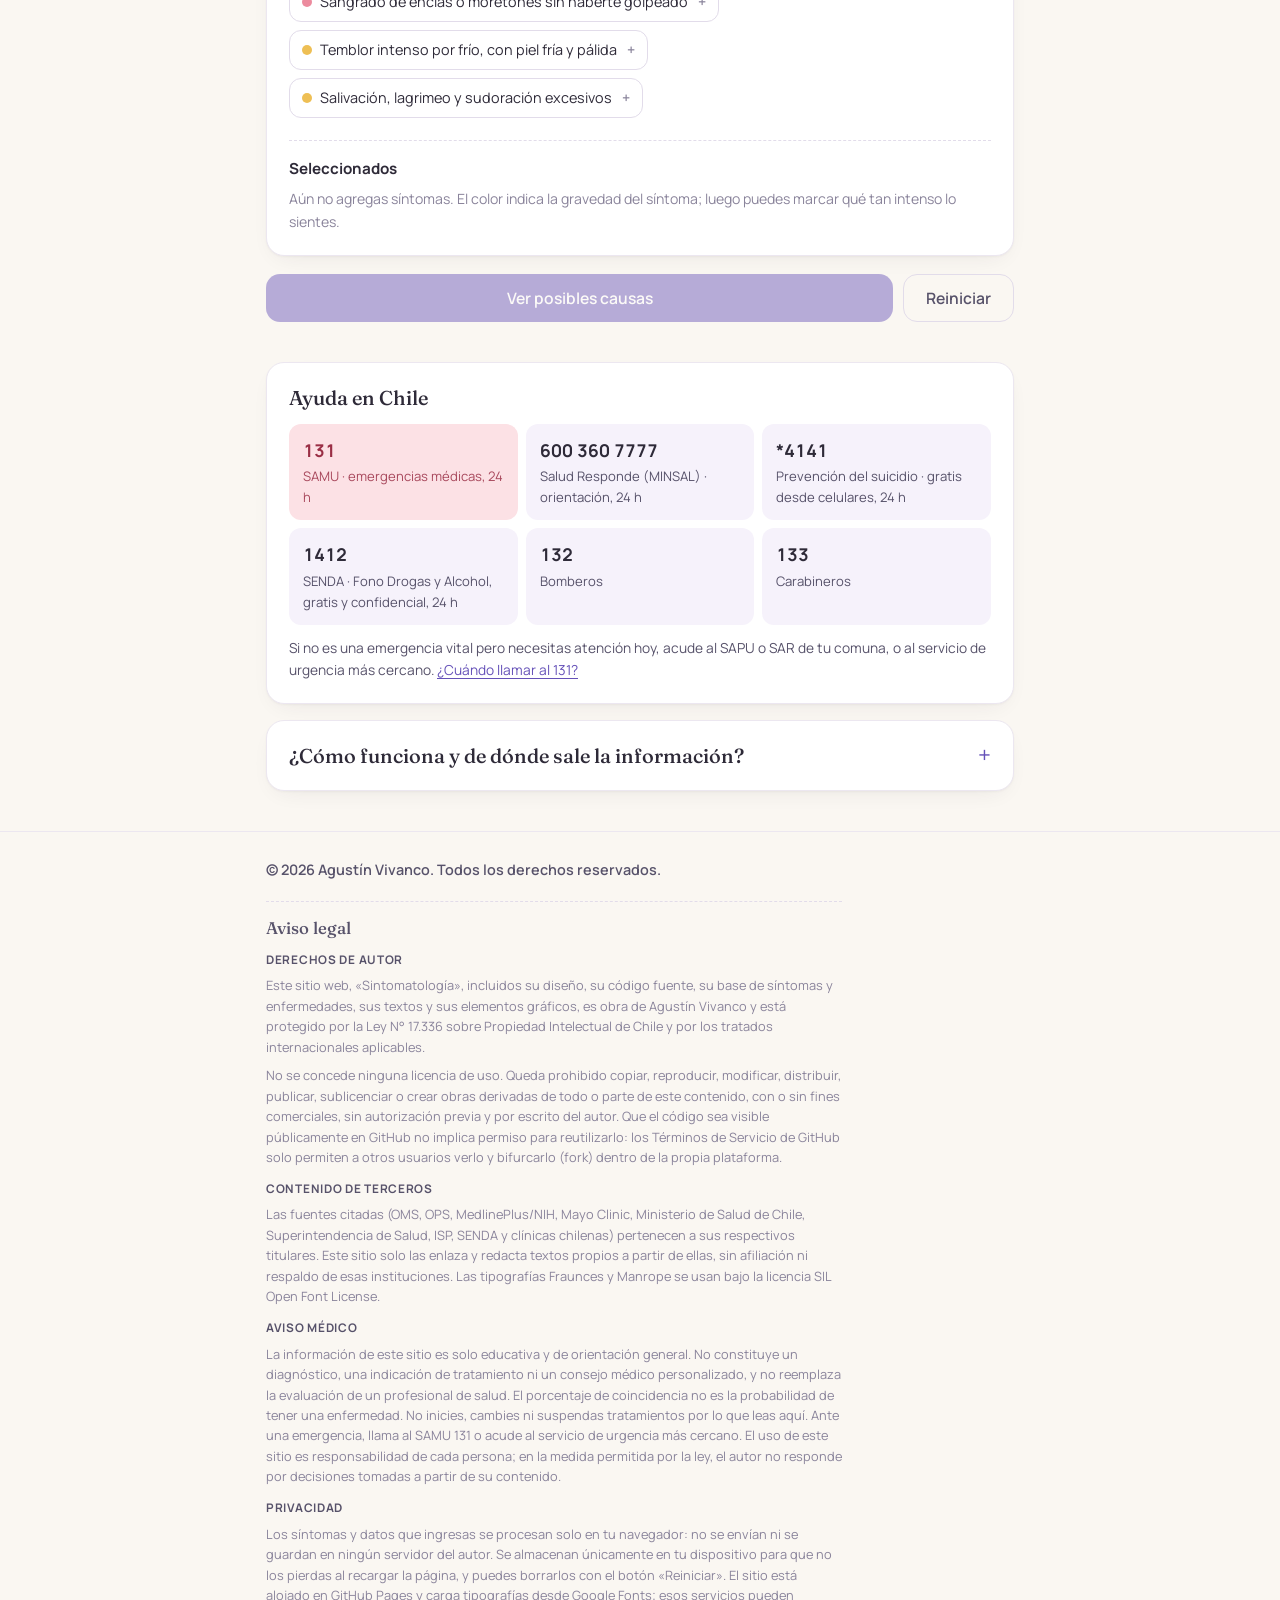
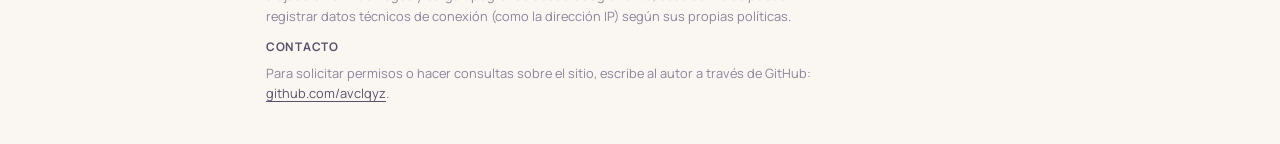
==== commit f246f4ce: "Agrega aviso legal al pie de la web y amplía a 183 enfermedades - Aviso legal completo al final del " ====
--- a/index.html
+++ b/index.html
@@ -6,7 +6,7 @@
   <title>Sintomatología · Orientador de síntomas</title>
   <meta name="author" content="Agustín Vivanco">
   <meta name="copyright" content="© 2026 Agustín Vivanco. Todos los derechos reservados.">
-  <meta name="description" content="Marca tus síntomas y conoce posibles causas, cómo se tratan habitualmente y a qué especialista acudir. Información basada en MedlinePlus (NIH), Mayo Clinic y MINSAL Chile.">
+  <meta name="description" content="Marca tus síntomas y conoce posibles causas, cómo se tratan habitualmente y a qué especialista acudir. Información basada en la OMS, la OPS, MedlinePlus (NIH), Mayo Clinic, el MINSAL y clínicas chilenas.">
   <meta name="theme-color" content="#faf7f2" media="(prefers-color-scheme: light)">
   <meta name="theme-color" content="#1c1b22" media="(prefers-color-scheme: dark)">
   <meta property="og:title" content="Sintomatología · Orientador de síntomas">
@@ -36,7 +36,7 @@
       <h1>¿Qué te está pasando?</h1>
       <p class="lead">Marca tus síntomas y te mostraremos posibles causas, cómo suelen tratarse y a qué especialista acudir.</p>
       <p class="hero-stats" id="hero-stats"></p>
-      <p class="notice"><span aria-hidden="true">✳</span> Orienta, no diagnostica. Ante una emergencia llama al <a href="tel:131">SAMU 131</a>.</p>
+      <p class="notice"><span aria-hidden="true">✳</span> Orienta, no diagnostica. Ante una emergencia llama al <a href="tel:131">SAMU 131</a>. <a href="#aviso-legal">Aviso legal</a></p>
     </section>
 
     <section class="card" aria-labelledby="t-perfil">
@@ -116,6 +116,7 @@
         <li><a href="tel:131"><strong>131</strong><span>SAMU · emergencias médicas, 24 h</span></a></li>
         <li><a href="tel:6003607777"><strong>600 360 7777</strong><span>Salud Responde (MINSAL) · orientación, 24 h</span></a></li>
         <li><a href="tel:*4141"><strong>*4141</strong><span>Prevención del suicidio · gratis desde celulares, 24 h</span></a></li>
+        <li><a href="tel:1412"><strong>1412</strong><span>SENDA · Fono Drogas y Alcohol, gratis y confidencial, 24 h</span></a></li>
         <li><a href="tel:132"><strong>132</strong><span>Bomberos</span></a></li>
         <li><a href="tel:133"><strong>133</strong><span>Carabineros</span></a></li>
       </ul>
@@ -125,7 +126,7 @@
     <details class="card method">
       <summary><h2>¿Cómo funciona y de dónde sale la información?</h2></summary>
       <div class="method-body">
-        <p><strong>Contenido.</strong> Cada enfermedad (qué es, tratamiento habitual, especialista y señales de alarma) fue redactada a partir de fuentes médicas reconocidas y cada ficha enlaza sus referencias: <span id="fuentes-resumen"></span>. No usamos Wikipedia ni sitios sin respaldo clínico.</p>
+        <p><strong>Contenido.</strong> Cada enfermedad (qué es, tratamiento habitual, especialista y señales de alarma) fue redactada a partir de fuentes médicas reconocidas: la Organización Mundial de la Salud (OMS, agencia de salud de la ONU) y la OPS, la Biblioteca Nacional de Medicina de EE. UU. (MedlinePlus), Mayo Clinic, el Ministerio de Salud de Chile, el ISP, SENDA, la Superintendencia de Salud y clínicas chilenas. Cada ficha enlaza sus referencias: <span id="fuentes-resumen"></span>. No usamos Wikipedia ni sitios sin respaldo clínico.</p>
         <p><strong>Colores.</strong> Cada síntoma tiene una gravedad base: <span class="tag sev-1">leve</span> <span class="tag sev-2">atención</span> <span class="tag sev-3">alarma</span>, más los datos de <span class="tag sev-0">contexto</span> (exposiciones o antecedentes). Tú agregas la intensidad con que lo sientes, y ambas cosas pesan en el resultado.</p>
         <p><strong>Coincidencia.</strong> Para cada enfermedad se compara cuánto de su cuadro típico tienes (los síntomas característicos pesan más) y cuánto de lo que sientes explica. Luego se ajusta por edad, sexo, posible embarazo, tiempo de evolución y frecuencia de la enfermedad. Las emergencias con un síntoma clave nunca quedan ocultas al fondo.</p>
         <p><strong>Privacidad.</strong> Todo ocurre en tu navegador: no se envían ni guardan tus datos en ningún servidor. Tu selección queda solo en este dispositivo para que no la pierdas al recargar.</p>
@@ -136,11 +137,29 @@
     </details>
   </main>
 
-  <footer class="foot">
+  <footer class="foot" id="aviso-legal">
     <div class="wrap foot-inner">
       <p class="copyright">© <span id="copy-year">2026</span> Agustín Vivanco. Todos los derechos reservados.</p>
-      <p>Prohibida la reproducción total o parcial del diseño, el código o los contenidos de este sitio sin autorización escrita de su autor. Las fuentes médicas citadas pertenecen a sus respectivos autores.</p>
-      <p>Sintomatología es una herramienta educativa de orientación: no entrega diagnósticos ni indicaciones médicas personalizadas.</p>
+
+      <section class="legal" aria-labelledby="t-legal">
+        <h2 id="t-legal">Aviso legal</h2>
+
+        <h3>Derechos de autor</h3>
+        <p>Este sitio web, «Sintomatología», incluidos su diseño, su código fuente, su base de síntomas y enfermedades, sus textos y sus elementos gráficos, es obra de Agustín Vivanco y está protegido por la Ley N° 17.336 sobre Propiedad Intelectual de Chile y por los tratados internacionales aplicables.</p>
+        <p>No se concede ninguna licencia de uso. Queda prohibido copiar, reproducir, modificar, distribuir, publicar, sublicenciar o crear obras derivadas de todo o parte de este contenido, con o sin fines comerciales, sin autorización previa y por escrito del autor. Que el código sea visible públicamente en GitHub no implica permiso para reutilizarlo: los Términos de Servicio de GitHub solo permiten a otros usuarios verlo y bifurcarlo (fork) dentro de la propia plataforma.</p>
+
+        <h3>Contenido de terceros</h3>
+        <p>Las fuentes citadas (OMS, OPS, MedlinePlus/NIH, Mayo Clinic, Ministerio de Salud de Chile, Superintendencia de Salud, ISP, SENDA y clínicas chilenas) pertenecen a sus respectivos titulares. Este sitio solo las enlaza y redacta textos propios a partir de ellas, sin afiliación ni respaldo de esas instituciones. Las tipografías Fraunces y Manrope se usan bajo la licencia SIL Open Font License.</p>
+
+        <h3>Aviso médico</h3>
+        <p>La información de este sitio es solo educativa y de orientación general. No constituye un diagnóstico, una indicación de tratamiento ni un consejo médico personalizado, y no reemplaza la evaluación de un profesional de salud. El porcentaje de coincidencia no es la probabilidad de tener una enfermedad. No inicies, cambies ni suspendas tratamientos por lo que leas aquí. Ante una emergencia, llama al SAMU 131 o acude al servicio de urgencia más cercano. El uso de este sitio es responsabilidad de cada persona; en la medida permitida por la ley, el autor no responde por decisiones tomadas a partir de su contenido.</p>
+
+        <h3>Privacidad</h3>
+        <p>Los síntomas y datos que ingresas se procesan solo en tu navegador: no se envían ni se guardan en ningún servidor del autor. Se almacenan únicamente en tu dispositivo para que no los pierdas al recargar la página, y puedes borrarlos con el botón «Reiniciar». El sitio está alojado en GitHub Pages y carga tipografías desde Google Fonts; esos servicios pueden registrar datos técnicos de conexión (como la dirección IP) según sus propias políticas.</p>
+
+        <h3>Contacto</h3>
+        <p>Para solicitar permisos o hacer consultas sobre el sitio, escribe al autor a través de GitHub: <a href="https://github.com/avclqyz" target="_blank" rel="noopener">github.com/avclqyz</a>.</p>
+      </section>
     </div>
   </footer>
 
--- a/css/styles.css
+++ b/css/styles.css
@@ -109,8 +109,9 @@
 .hero h1 { font-family: var(--serif); font-weight: 500; font-size: clamp(2rem, 6vw, 2.9rem); letter-spacing: -.02em; }
 .lead { margin-top: 12px; font-size: 1.08rem; color: var(--ink-2); max-width: 46ch; }
 .hero-stats { margin-top: 10px; font-size: .84rem; color: var(--muted); }
-.notice { margin-top: 18px; display: inline-flex; gap: 8px; align-items: baseline; font-size: .88rem; color: var(--ink-2); background: var(--surface-2); padding: 8px 14px; border-radius: 999px; }
-.notice span { color: var(--rose-dot); }
+.notice { margin-top: 18px; display: inline-block; font-size: .88rem; color: var(--ink-2); background: var(--surface-2); padding: 8px 14px; border-radius: 14px; }
+.notice span { color: var(--rose-dot); margin-right: 6px; }
+.notice a + a { margin-left: 6px; }
 
 /* ── tarjetas */
 .card {
@@ -362,7 +363,12 @@
 
 .foot { margin-top: 40px; padding: 26px 0 40px; border-top: 1px solid var(--line); font-size: .82rem; color: var(--muted); }
 .foot-inner { display: grid; gap: 6px; }
-.foot .copyright { color: var(--ink-2); font-weight: 600; font-size: .86rem; }
+.foot .copyright { color: var(--ink-2); font-weight: 600; font-size: .9rem; }
+.legal { margin-top: 14px; padding-top: 16px; border-top: 1px dashed var(--line-2); display: grid; gap: 8px; max-width: 72ch; }
+.legal h2 { font-family: var(--serif); font-weight: 500; font-size: 1.05rem; color: var(--ink-2); }
+.legal h3 { margin-top: 6px; font-size: .74rem; letter-spacing: .06em; text-transform: uppercase; font-weight: 700; color: var(--ink-2); }
+.legal p { font-size: .8rem; line-height: 1.6; color: var(--muted); }
+.legal a { color: var(--ink-2); }
 
 /* ── animaciones */
 @keyframes pop { from { opacity: 0; transform: scale(.98); } to { opacity: 1; transform: none; } }
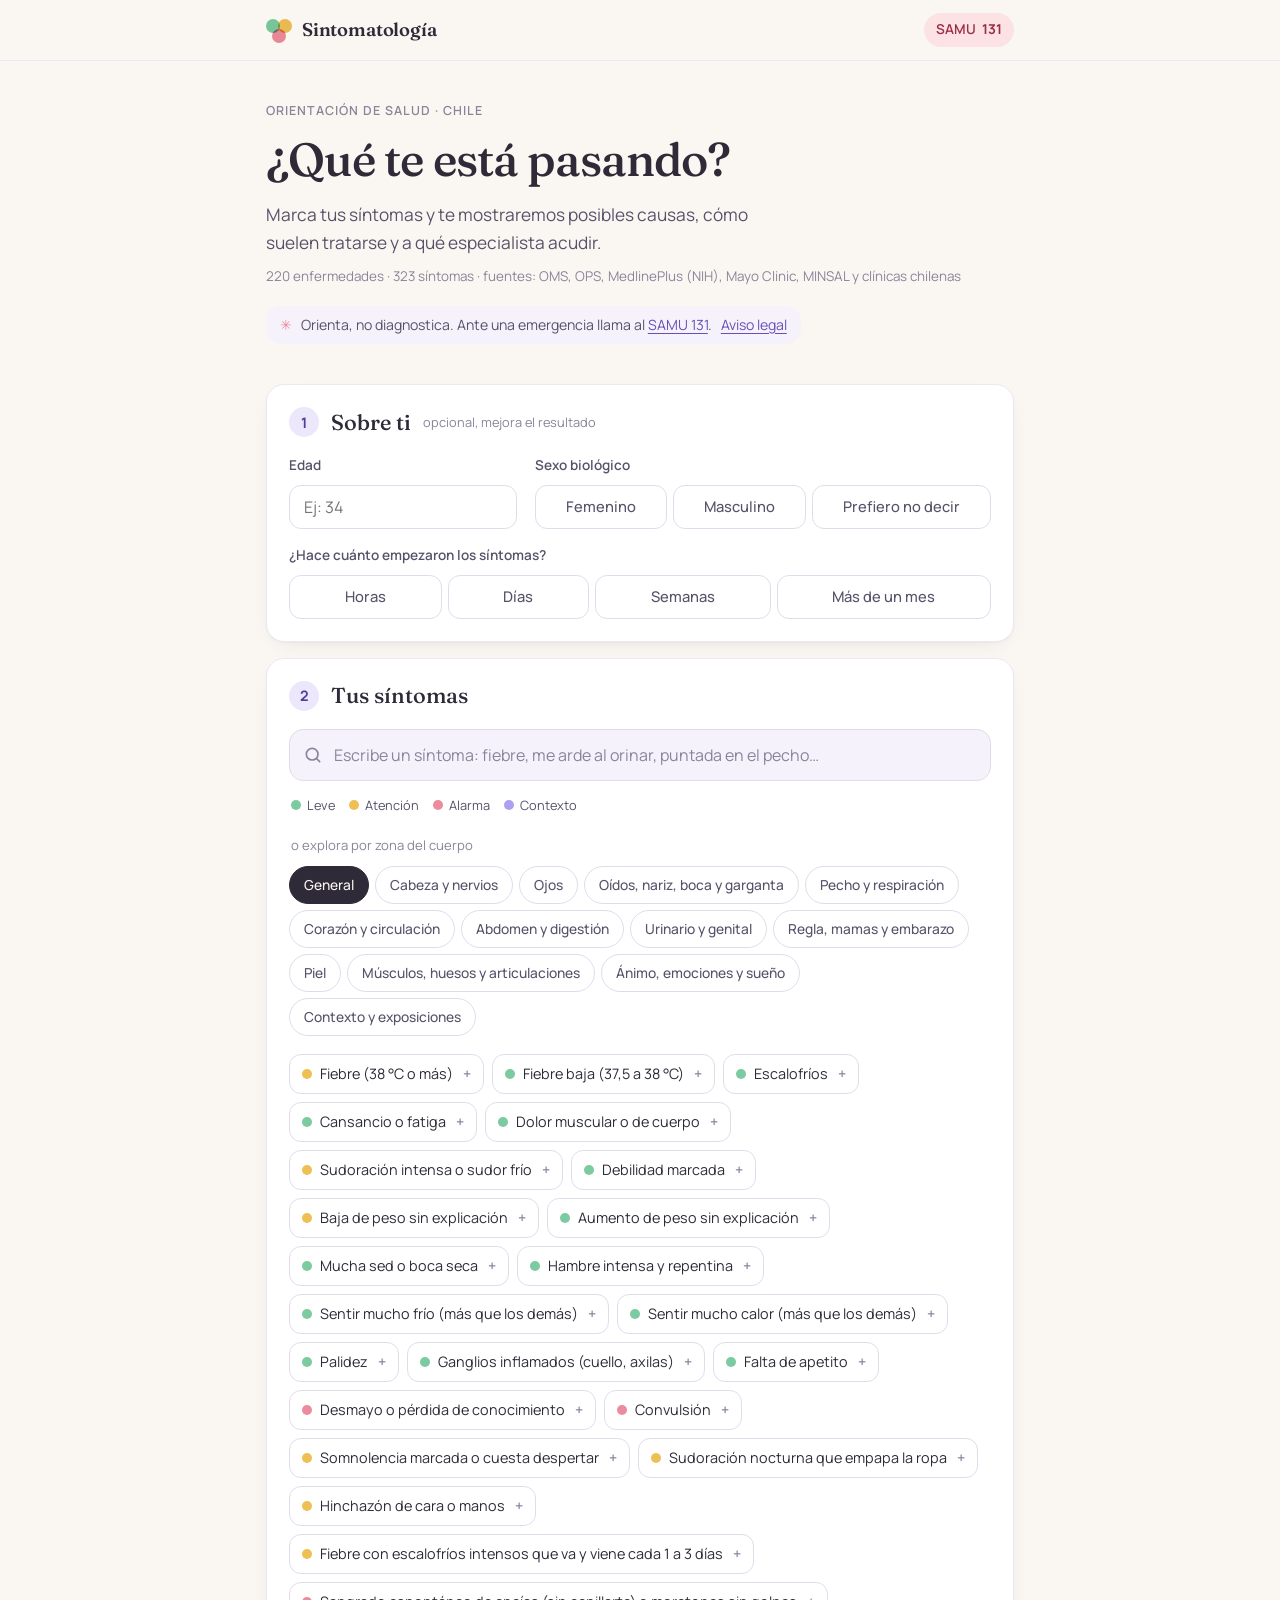
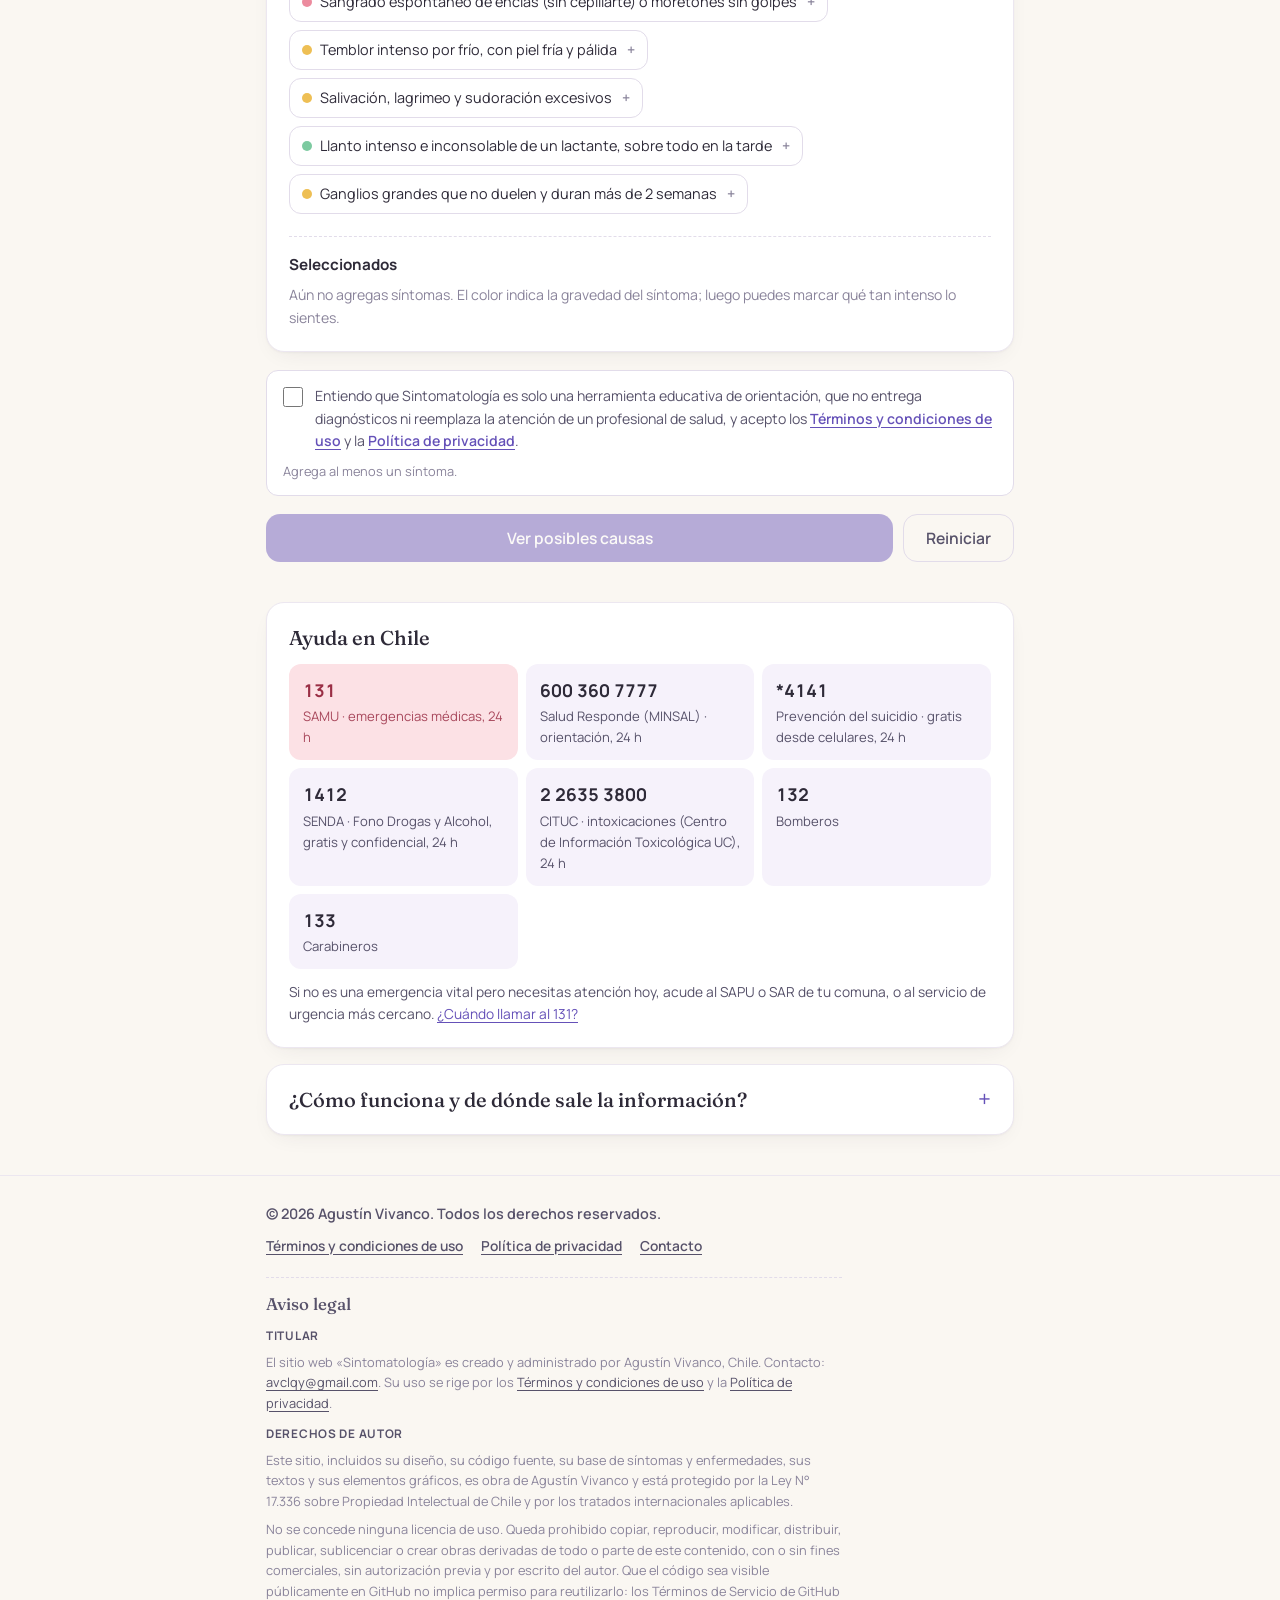
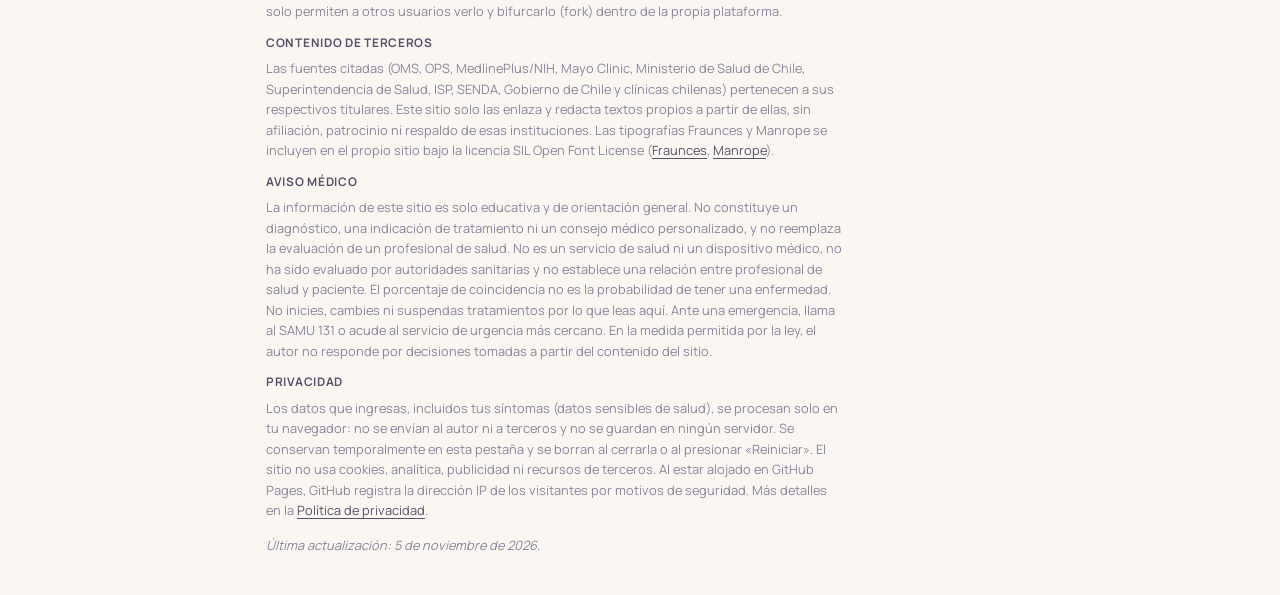
==== commit ac4a86c3: "Ampliación a 220 enfermedades y documentación legal completa - 33 síntomas y 37 enfermedades nuevas " ====
--- a/index.html
+++ b/index.html
@@ -12,9 +12,8 @@
   <meta property="og:title" content="Sintomatología · Orientador de síntomas">
   <meta property="og:description" content="Marca tus síntomas y conoce posibles causas, tratamiento habitual y especialista. Orientación, no diagnóstico.">
   <link rel="icon" href="favicon.svg" type="image/svg+xml">
-  <link rel="preconnect" href="https://fonts.googleapis.com">
-  <link rel="preconnect" href="https://fonts.gstatic.com" crossorigin>
-  <link href="https://fonts.googleapis.com/css2?family=Fraunces:opsz,wght@9..144,500;9..144,600&family=Manrope:wght@400;500;600;700&display=swap" rel="stylesheet">
+  <meta http-equiv="Content-Security-Policy" content="default-src 'self'; script-src 'self'; style-src 'self'; font-src 'self'; img-src 'self' data:; connect-src 'none'; object-src 'none'; base-uri 'none'; form-action 'none'">
+  <meta name="referrer" content="no-referrer">
   <link rel="stylesheet" href="css/styles.css">
 </head>
 <body>
@@ -100,12 +99,21 @@
         <h3 class="selected-title">Seleccionados <span id="sel-count"></span></h3>
         <p class="sel-empty" id="sel-empty">Aún no agregas síntomas. El color indica la gravedad del síntoma; luego puedes marcar qué tan intenso lo sientes.</p>
         <div class="selected" id="seleccionados" aria-live="polite"></div>
+        <div class="sel-alarma" id="sel-alarma" role="alert" hidden></div>
       </div>
     </section>
 
+    <div class="consent">
+      <label class="consent-label" for="acepto">
+        <input type="checkbox" id="acepto">
+        <span>Entiendo que Sintomatología es solo una herramienta educativa de orientación, que no entrega diagnósticos ni reemplaza la atención de un profesional de salud, y acepto los <a href="terminos.html">Términos y condiciones de uso</a> y la <a href="privacidad.html">Política de privacidad</a>.</span>
+      </label>
+      <p class="analizar-hint" id="analizar-hint" hidden></p>
+    </div>
+
     <div class="actions">
       <button id="analizar" class="btn primary" type="button" disabled>Ver posibles causas</button>
-      <button id="reiniciar" class="btn ghost" type="button">Reiniciar</button>
+      <button id="reiniciar" class="btn ghost" type="button" title="Borra tus síntomas y datos de esta pestaña">Reiniciar</button>
     </div>
 
     <section id="resultados" class="results" hidden tabindex="-1" aria-live="polite"></section>
@@ -117,6 +125,7 @@
         <li><a href="tel:6003607777"><strong>600 360 7777</strong><span>Salud Responde (MINSAL) · orientación, 24 h</span></a></li>
         <li><a href="tel:*4141"><strong>*4141</strong><span>Prevención del suicidio · gratis desde celulares, 24 h</span></a></li>
         <li><a href="tel:1412"><strong>1412</strong><span>SENDA · Fono Drogas y Alcohol, gratis y confidencial, 24 h</span></a></li>
+        <li><a href="tel:+56226353800"><strong>2 2635 3800</strong><span>CITUC · intoxicaciones (Centro de Información Toxicológica UC), 24 h</span></a></li>
         <li><a href="tel:132"><strong>132</strong><span>Bomberos</span></a></li>
         <li><a href="tel:133"><strong>133</strong><span>Carabineros</span></a></li>
       </ul>
@@ -129,9 +138,10 @@
         <p><strong>Contenido.</strong> Cada enfermedad (qué es, tratamiento habitual, especialista y señales de alarma) fue redactada a partir de fuentes médicas reconocidas: la Organización Mundial de la Salud (OMS, agencia de salud de la ONU) y la OPS, la Biblioteca Nacional de Medicina de EE. UU. (MedlinePlus), Mayo Clinic, el Ministerio de Salud de Chile, el ISP, SENDA, la Superintendencia de Salud y clínicas chilenas. Cada ficha enlaza sus referencias: <span id="fuentes-resumen"></span>. No usamos Wikipedia ni sitios sin respaldo clínico.</p>
         <p><strong>Colores.</strong> Cada síntoma tiene una gravedad base: <span class="tag sev-1">leve</span> <span class="tag sev-2">atención</span> <span class="tag sev-3">alarma</span>, más los datos de <span class="tag sev-0">contexto</span> (exposiciones o antecedentes). Tú agregas la intensidad con que lo sientes, y ambas cosas pesan en el resultado.</p>
         <p><strong>Coincidencia.</strong> Para cada enfermedad se compara cuánto de su cuadro típico tienes (los síntomas característicos pesan más) y cuánto de lo que sientes explica. Luego se ajusta por edad, sexo, posible embarazo, tiempo de evolución y frecuencia de la enfermedad. Las emergencias con un síntoma clave nunca quedan ocultas al fondo.</p>
-        <p><strong>Privacidad.</strong> Todo ocurre en tu navegador: no se envían ni guardan tus datos en ningún servidor. Tu selección queda solo en este dispositivo para que no la pierdas al recargar.</p>
+        <p><strong>Privacidad.</strong> Todo ocurre en tu navegador: tus síntomas no se envían ni se guardan en ningún servidor. Se conservan solo en esta pestaña mientras esté abierta y se borran al cerrarla o al presionar «Reiniciar». El sitio no usa cookies, analítica, publicidad ni recursos de terceros. Detalles en la <a href="privacidad.html">Política de privacidad</a>.</p>
         <p><strong>Límites.</strong> La base cubre <span id="stats"></span>. Una persona puede tener una enfermedad que no está aquí o presentarla de forma distinta. Esta herramienta no reemplaza la evaluación de un profesional de salud.</p>
         <p><strong>Autoría.</strong> Sintomatología fue creada por Agustín Vivanco. El diseño, el código, la base de síntomas y enfermedades y los textos de esta web están protegidos por derechos de autor; las fuentes citadas pertenecen a sus respectivos autores.</p>
+        <p><strong>GES.</strong> La información sobre coberturas GES es referencial y puede cambiar con cada decreto; confírmala en <a href="https://auge.minsal.cl/problemasdesalud/index" target="_blank" rel="noopener">auge.minsal.cl</a>, con Fonasa o con tu isapre.</p>
         <p class="muted">Contenido revisado y ampliado en noviembre de 2026.</p>
       </div>
     </details>
@@ -140,25 +150,32 @@
   <footer class="foot" id="aviso-legal">
     <div class="wrap foot-inner">
       <p class="copyright">© <span id="copy-year">2026</span> Agustín Vivanco. Todos los derechos reservados.</p>
+      <nav class="legal-links" aria-label="Documentos legales">
+        <a href="terminos.html">Términos y condiciones de uso</a>
+        <a href="privacidad.html">Política de privacidad</a>
+        <a href="mailto:avclqy@gmail.com">Contacto</a>
+      </nav>
 
       <section class="legal" aria-labelledby="t-legal">
         <h2 id="t-legal">Aviso legal</h2>
 
+        <h3>Titular</h3>
+        <p>El sitio web «Sintomatología» es creado y administrado por Agustín Vivanco, Chile. Contacto: <a href="mailto:avclqy@gmail.com">avclqy@gmail.com</a>. Su uso se rige por los <a href="terminos.html">Términos y condiciones de uso</a> y la <a href="privacidad.html">Política de privacidad</a>.</p>
+
         <h3>Derechos de autor</h3>
-        <p>Este sitio web, «Sintomatología», incluidos su diseño, su código fuente, su base de síntomas y enfermedades, sus textos y sus elementos gráficos, es obra de Agustín Vivanco y está protegido por la Ley N° 17.336 sobre Propiedad Intelectual de Chile y por los tratados internacionales aplicables.</p>
+        <p>Este sitio, incluidos su diseño, su código fuente, su base de síntomas y enfermedades, sus textos y sus elementos gráficos, es obra de Agustín Vivanco y está protegido por la Ley N° 17.336 sobre Propiedad Intelectual de Chile y por los tratados internacionales aplicables.</p>
         <p>No se concede ninguna licencia de uso. Queda prohibido copiar, reproducir, modificar, distribuir, publicar, sublicenciar o crear obras derivadas de todo o parte de este contenido, con o sin fines comerciales, sin autorización previa y por escrito del autor. Que el código sea visible públicamente en GitHub no implica permiso para reutilizarlo: los Términos de Servicio de GitHub solo permiten a otros usuarios verlo y bifurcarlo (fork) dentro de la propia plataforma.</p>
 
         <h3>Contenido de terceros</h3>
-        <p>Las fuentes citadas (OMS, OPS, MedlinePlus/NIH, Mayo Clinic, Ministerio de Salud de Chile, Superintendencia de Salud, ISP, SENDA y clínicas chilenas) pertenecen a sus respectivos titulares. Este sitio solo las enlaza y redacta textos propios a partir de ellas, sin afiliación ni respaldo de esas instituciones. Las tipografías Fraunces y Manrope se usan bajo la licencia SIL Open Font License.</p>
+        <p>Las fuentes citadas (OMS, OPS, MedlinePlus/NIH, Mayo Clinic, Ministerio de Salud de Chile, Superintendencia de Salud, ISP, SENDA, Gobierno de Chile y clínicas chilenas) pertenecen a sus respectivos titulares. Este sitio solo las enlaza y redacta textos propios a partir de ellas, sin afiliación, patrocinio ni respaldo de esas instituciones. Las tipografías Fraunces y Manrope se incluyen en el propio sitio bajo la licencia SIL Open Font License (<a href="fonts/OFL-Fraunces.txt">Fraunces</a>, <a href="fonts/OFL-Manrope.txt">Manrope</a>).</p>
 
         <h3>Aviso médico</h3>
-        <p>La información de este sitio es solo educativa y de orientación general. No constituye un diagnóstico, una indicación de tratamiento ni un consejo médico personalizado, y no reemplaza la evaluación de un profesional de salud. El porcentaje de coincidencia no es la probabilidad de tener una enfermedad. No inicies, cambies ni suspendas tratamientos por lo que leas aquí. Ante una emergencia, llama al SAMU 131 o acude al servicio de urgencia más cercano. El uso de este sitio es responsabilidad de cada persona; en la medida permitida por la ley, el autor no responde por decisiones tomadas a partir de su contenido.</p>
+        <p>La información de este sitio es solo educativa y de orientación general. No constituye un diagnóstico, una indicación de tratamiento ni un consejo médico personalizado, y no reemplaza la evaluación de un profesional de salud. No es un servicio de salud ni un dispositivo médico, no ha sido evaluado por autoridades sanitarias y no establece una relación entre profesional de salud y paciente. El porcentaje de coincidencia no es la probabilidad de tener una enfermedad. No inicies, cambies ni suspendas tratamientos por lo que leas aquí. Ante una emergencia, llama al SAMU 131 o acude al servicio de urgencia más cercano. En la medida permitida por la ley, el autor no responde por decisiones tomadas a partir del contenido del sitio.</p>
 
         <h3>Privacidad</h3>
-        <p>Los síntomas y datos que ingresas se procesan solo en tu navegador: no se envían ni se guardan en ningún servidor del autor. Se almacenan únicamente en tu dispositivo para que no los pierdas al recargar la página, y puedes borrarlos con el botón «Reiniciar». El sitio está alojado en GitHub Pages y carga tipografías desde Google Fonts; esos servicios pueden registrar datos técnicos de conexión (como la dirección IP) según sus propias políticas.</p>
+        <p>Los datos que ingresas, incluidos tus síntomas (datos sensibles de salud), se procesan solo en tu navegador: no se envían al autor ni a terceros y no se guardan en ningún servidor. Se conservan temporalmente en esta pestaña y se borran al cerrarla o al presionar «Reiniciar». El sitio no usa cookies, analítica, publicidad ni recursos de terceros. Al estar alojado en GitHub Pages, GitHub registra la dirección IP de los visitantes por motivos de seguridad. Más detalles en la <a href="privacidad.html">Política de privacidad</a>.</p>
 
-        <h3>Contacto</h3>
-        <p>Para solicitar permisos o hacer consultas sobre el sitio, escribe al autor a través de GitHub: <a href="https://github.com/avclqyz" target="_blank" rel="noopener">github.com/avclqyz</a>.</p>
+        <p class="legal-date">Última actualización: 5 de noviembre de 2026.</p>
       </section>
     </div>
   </footer>
--- a/css/styles.css
+++ b/css/styles.css
@@ -1,6 +1,16 @@
 /* Sintomatología · estilos
    © 2026 Agustín Vivanco. Todos los derechos reservados.
    Paleta pastel, minimalista, con modo oscuro automático. */
+
+
+/* Tipografías alojadas en el propio sitio (SIL Open Font License, ver fonts/OFL-*.txt).
+   Así ningún dato del visitante se envía a servicios de terceros. */
+@font-face { font-family: "Manrope"; font-style: normal; font-weight: 400; font-display: swap; src: url("../fonts/manrope-latin-400-normal.woff2") format("woff2"); }
+@font-face { font-family: "Manrope"; font-style: normal; font-weight: 500; font-display: swap; src: url("../fonts/manrope-latin-500-normal.woff2") format("woff2"); }
+@font-face { font-family: "Manrope"; font-style: normal; font-weight: 600; font-display: swap; src: url("../fonts/manrope-latin-600-normal.woff2") format("woff2"); }
+@font-face { font-family: "Manrope"; font-style: normal; font-weight: 700; font-display: swap; src: url("../fonts/manrope-latin-700-normal.woff2") format("woff2"); }
+@font-face { font-family: "Fraunces"; font-style: normal; font-weight: 500; font-display: swap; src: url("../fonts/fraunces-latin-500-normal.woff2") format("woff2"); }
+@font-face { font-family: "Fraunces"; font-style: normal; font-weight: 600; font-display: swap; src: url("../fonts/fraunces-latin-600-normal.woff2") format("woff2"); }
 
 :root {
   --bg: #faf7f2;
@@ -363,6 +373,33 @@
 
 .foot { margin-top: 40px; padding: 26px 0 40px; border-top: 1px solid var(--line); font-size: .82rem; color: var(--muted); }
 .foot-inner { display: grid; gap: 6px; }
+.legal-links { display: flex; flex-wrap: wrap; gap: 6px 18px; margin-top: 4px; }
+.legal-links a { color: var(--ink-2); font-weight: 600; font-size: .86rem; }
+.legal-date { margin-top: 6px; font-style: italic; }
+
+/* ── aceptación de términos y aviso de alarma */
+.consent { margin-top: 18px; padding: 14px 16px; border-radius: var(--radius-sm); background: var(--surface); border: 1px solid var(--line-2); }
+.consent-label { display: flex; gap: 12px; align-items: flex-start; font-size: .88rem; color: var(--ink-2); cursor: pointer; }
+.consent-label input { flex: none; width: 20px; height: 20px; margin: 2px 0 0; accent-color: var(--primary); cursor: pointer; }
+.consent-label a { font-weight: 600; }
+.analizar-hint { margin-top: 8px; font-size: .8rem; color: var(--muted); }
+.sel-alarma { margin-top: 12px; padding: 12px 14px; border-radius: var(--radius-sm); background: var(--rose); color: var(--rose-ink); font-size: .88rem; border: 1px solid color-mix(in srgb, var(--rose-dot) 50%, transparent); }
+.sel-alarma a { color: inherit; font-weight: 700; }
+
+/* ── páginas legales */
+.doc { padding-top: 32px; padding-bottom: 24px; }
+.doc h1 { font-family: var(--serif); font-weight: 500; font-size: clamp(1.8rem, 5vw, 2.4rem); letter-spacing: -.02em; }
+.doc-meta { margin-top: 8px; font-size: .84rem; color: var(--muted); }
+.doc-summary { margin-top: 18px; padding: 14px 16px; border-radius: var(--radius-sm); background: var(--lav); color: var(--lav-ink); font-size: .92rem; }
+.doc-toc { margin-top: 18px; padding: 14px 18px; border-radius: var(--radius-sm); background: var(--surface); border: 1px solid var(--line); }
+.doc-toc ol { margin: 0; padding-left: 20px; display: grid; gap: 4px; font-size: .9rem; }
+.doc section { margin-top: 26px; }
+.doc h2 { font-family: var(--serif); font-weight: 500; font-size: 1.25rem; margin-bottom: 8px; scroll-margin-top: 76px; }
+.doc p, .doc li { font-size: .95rem; color: var(--ink-2); line-height: 1.7; }
+.doc p + p { margin-top: 8px; }
+.doc ul { margin: 8px 0 0; padding-left: 20px; display: grid; gap: 4px; }
+.doc strong { color: var(--ink); }
+.doc-back { margin-top: 32px; font-weight: 600; }
 .foot .copyright { color: var(--ink-2); font-weight: 600; font-size: .9rem; }
 .legal { margin-top: 14px; padding-top: 16px; border-top: 1px dashed var(--line-2); display: grid; gap: 8px; max-width: 72ch; }
 .legal h2 { font-family: var(--serif); font-weight: 500; font-size: 1.05rem; color: var(--ink-2); }
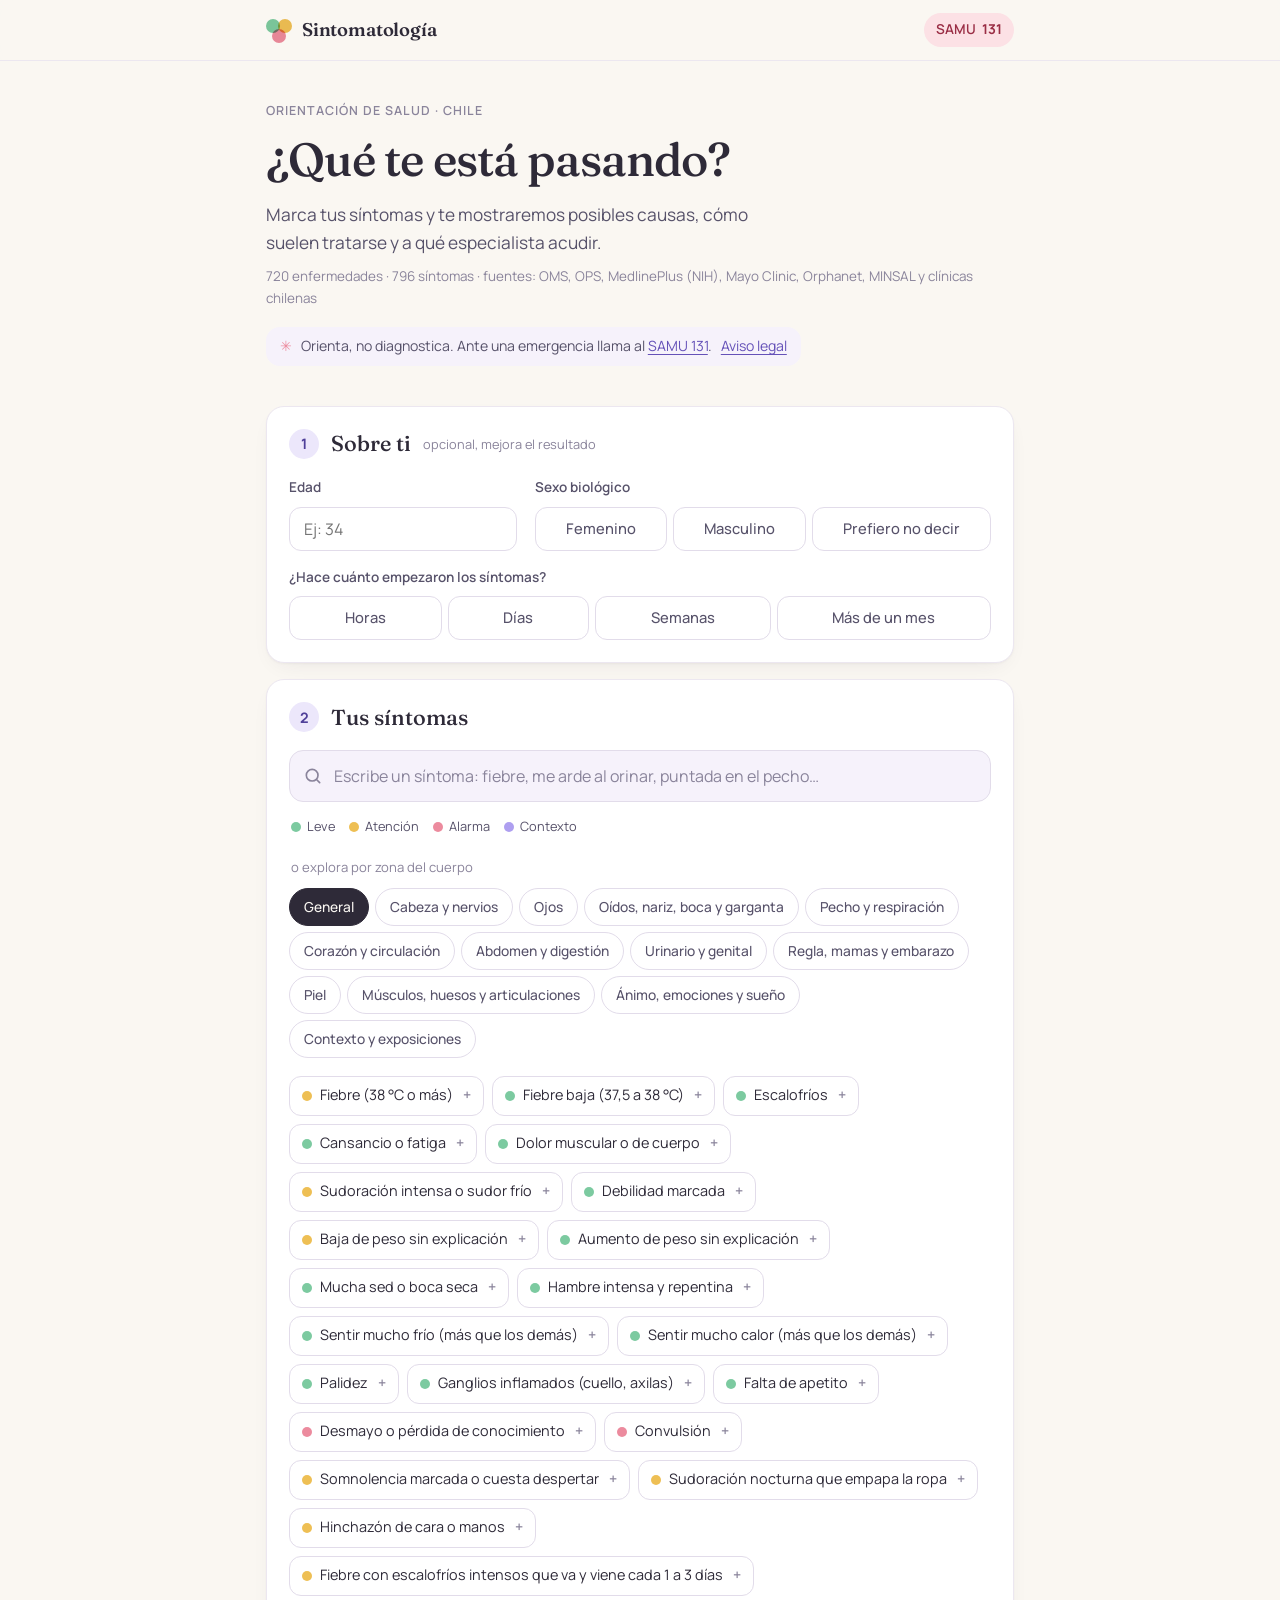
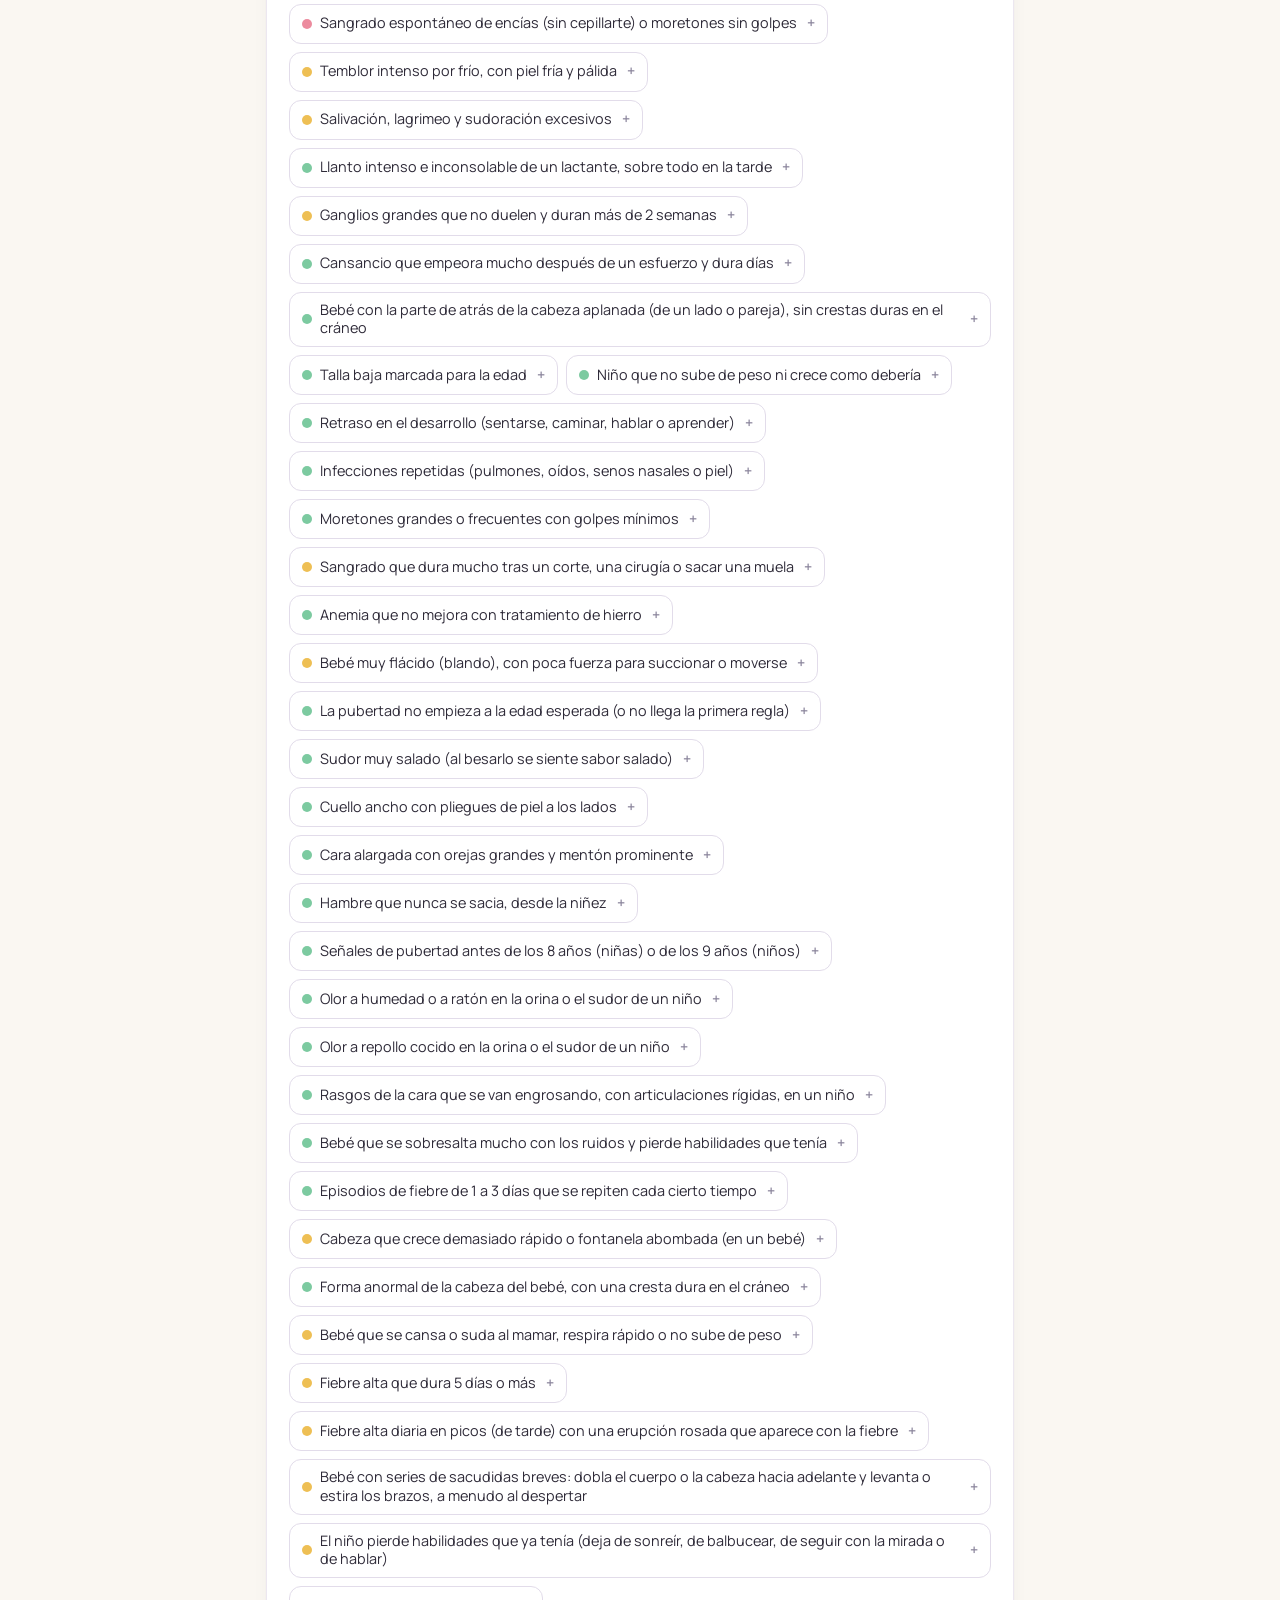
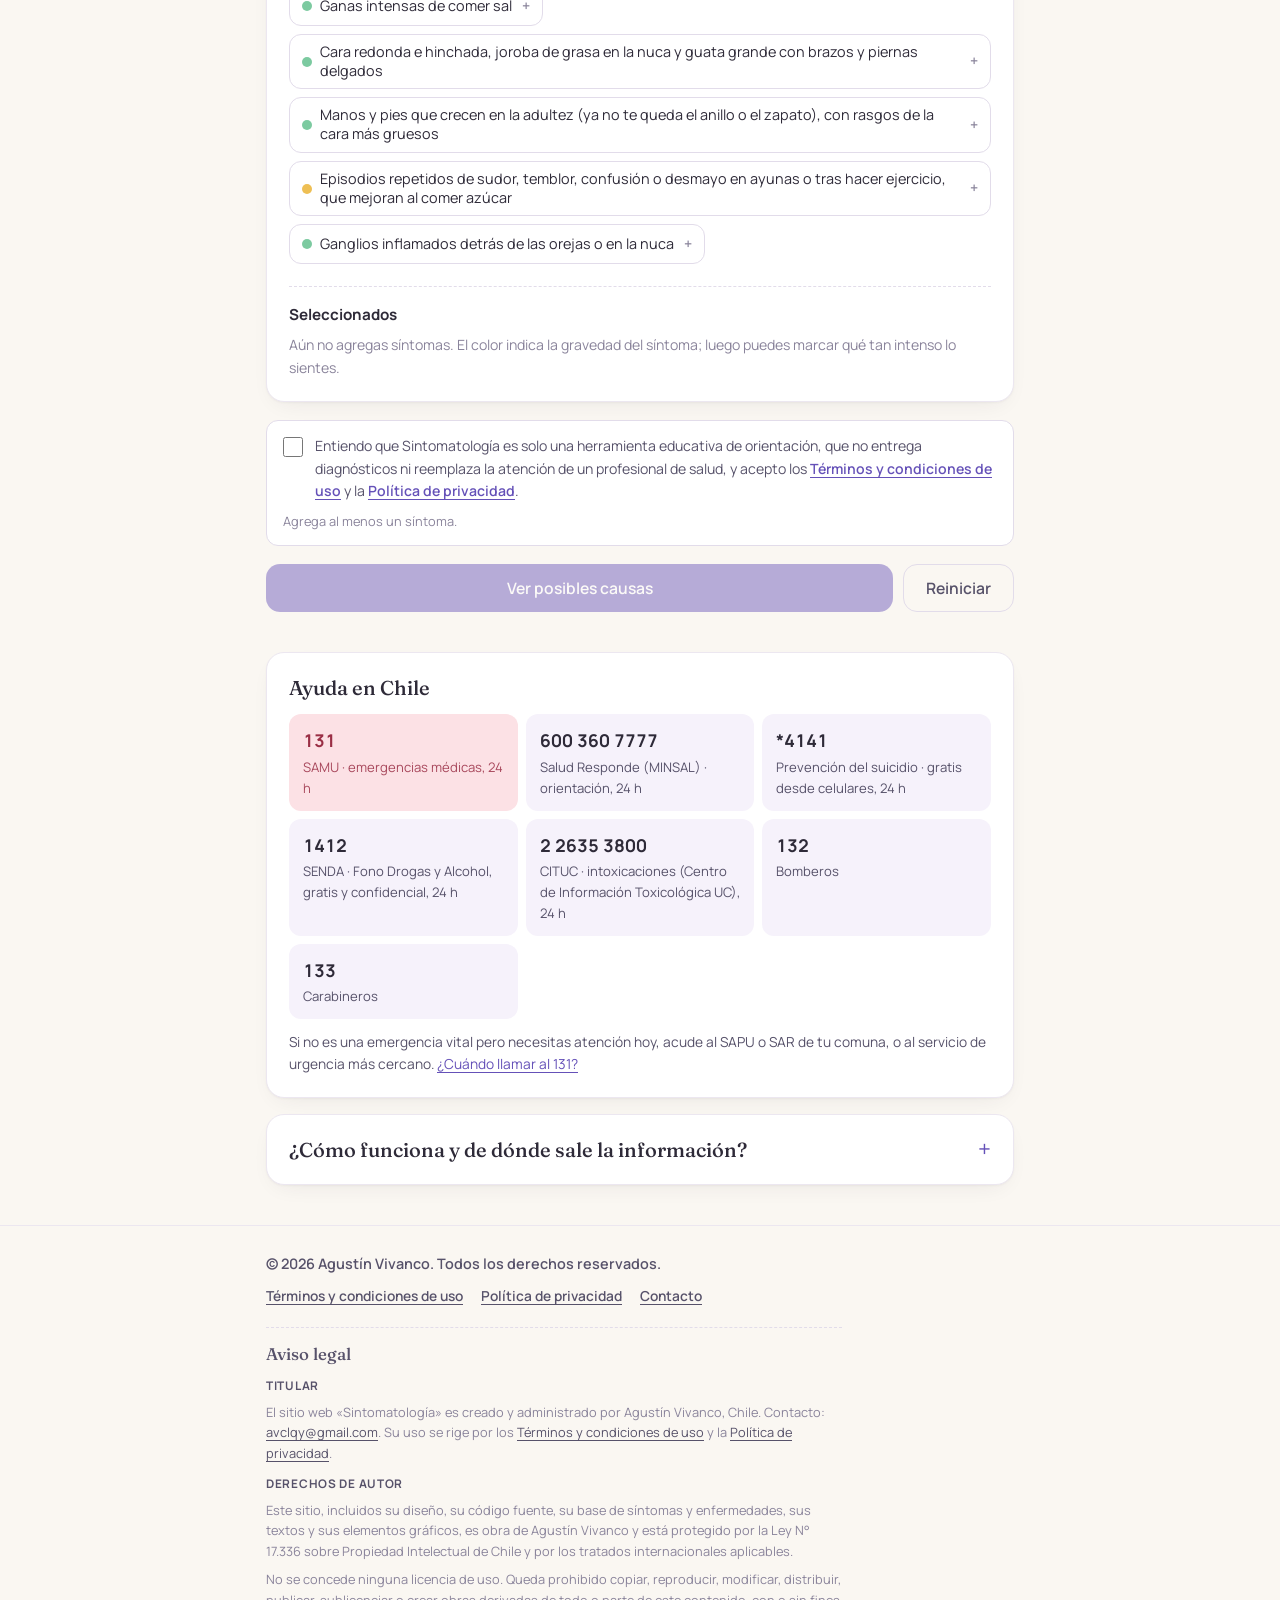
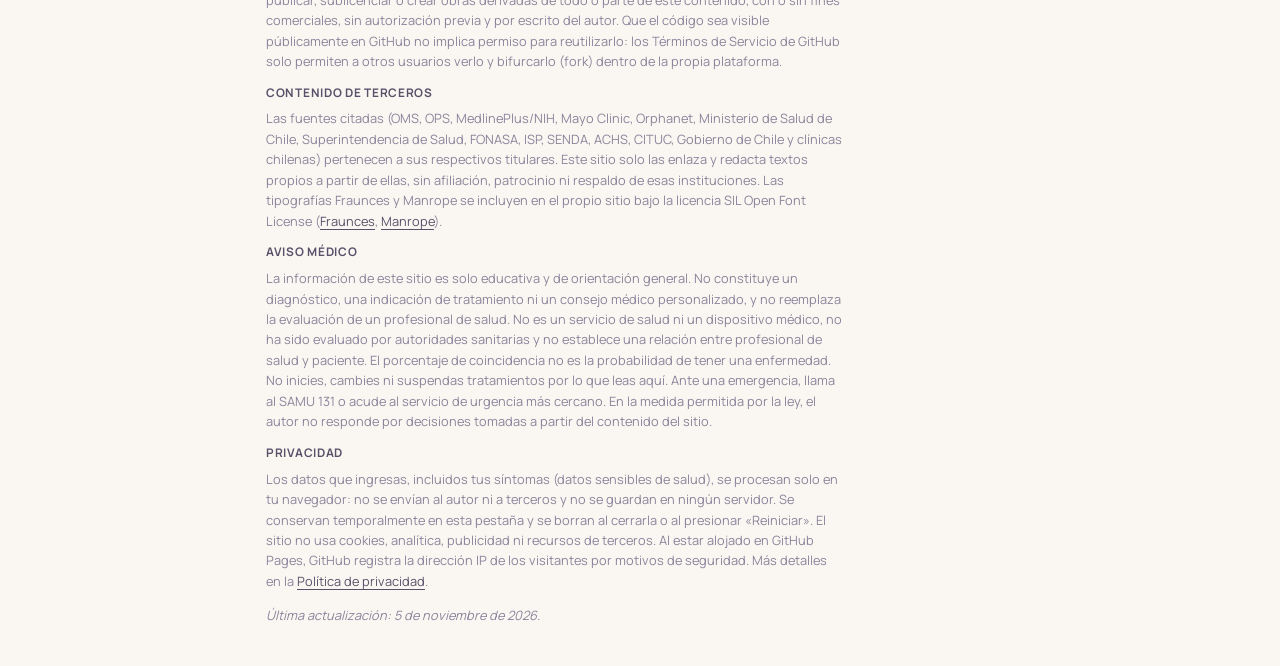
==== commit 2963763e: "Documentación: 720 enfermedades, nuevas fuentes y herramientas de prueba README con los nuevos total" ====
--- a/index.html
+++ b/index.html
@@ -6,7 +6,7 @@
   <title>Sintomatología · Orientador de síntomas</title>
   <meta name="author" content="Agustín Vivanco">
   <meta name="copyright" content="© 2026 Agustín Vivanco. Todos los derechos reservados.">
-  <meta name="description" content="Marca tus síntomas y conoce posibles causas, cómo se tratan habitualmente y a qué especialista acudir. Información basada en la OMS, la OPS, MedlinePlus (NIH), Mayo Clinic, el MINSAL y clínicas chilenas.">
+  <meta name="description" content="Marca tus síntomas y conoce posibles causas, cómo se tratan habitualmente y a qué especialista acudir. Información basada en la OMS, la OPS, MedlinePlus (NIH), Mayo Clinic, Orphanet, el MINSAL y clínicas chilenas.">
   <meta name="theme-color" content="#faf7f2" media="(prefers-color-scheme: light)">
   <meta name="theme-color" content="#1c1b22" media="(prefers-color-scheme: dark)">
   <meta property="og:title" content="Sintomatología · Orientador de síntomas">
@@ -135,7 +135,7 @@
     <details class="card method">
       <summary><h2>¿Cómo funciona y de dónde sale la información?</h2></summary>
       <div class="method-body">
-        <p><strong>Contenido.</strong> Cada enfermedad (qué es, tratamiento habitual, especialista y señales de alarma) fue redactada a partir de fuentes médicas reconocidas: la Organización Mundial de la Salud (OMS, agencia de salud de la ONU) y la OPS, la Biblioteca Nacional de Medicina de EE. UU. (MedlinePlus), Mayo Clinic, el Ministerio de Salud de Chile, el ISP, SENDA, la Superintendencia de Salud y clínicas chilenas. Cada ficha enlaza sus referencias: <span id="fuentes-resumen"></span>. No usamos Wikipedia ni sitios sin respaldo clínico.</p>
+        <p><strong>Contenido.</strong> Cada enfermedad (qué es, tratamiento habitual, especialista y señales de alarma) fue redactada a partir de fuentes médicas reconocidas: la Organización Mundial de la Salud (OMS, agencia de salud de la ONU) y la OPS, la Biblioteca Nacional de Medicina de EE. UU. (MedlinePlus), Mayo Clinic, Orphanet (enfermedades raras), el Ministerio de Salud de Chile, el ISP, SENDA, la Superintendencia de Salud, FONASA, la ACHS, el CITUC y clínicas chilenas. Cada ficha enlaza sus referencias: <span id="fuentes-resumen"></span>. No usamos Wikipedia ni sitios sin respaldo clínico.</p>
         <p><strong>Colores.</strong> Cada síntoma tiene una gravedad base: <span class="tag sev-1">leve</span> <span class="tag sev-2">atención</span> <span class="tag sev-3">alarma</span>, más los datos de <span class="tag sev-0">contexto</span> (exposiciones o antecedentes). Tú agregas la intensidad con que lo sientes, y ambas cosas pesan en el resultado.</p>
         <p><strong>Coincidencia.</strong> Para cada enfermedad se compara cuánto de su cuadro típico tienes (los síntomas característicos pesan más) y cuánto de lo que sientes explica. Luego se ajusta por edad, sexo, posible embarazo, tiempo de evolución y frecuencia de la enfermedad. Las emergencias con un síntoma clave nunca quedan ocultas al fondo.</p>
         <p><strong>Privacidad.</strong> Todo ocurre en tu navegador: tus síntomas no se envían ni se guardan en ningún servidor. Se conservan solo en esta pestaña mientras esté abierta y se borran al cerrarla o al presionar «Reiniciar». El sitio no usa cookies, analítica, publicidad ni recursos de terceros. Detalles en la <a href="privacidad.html">Política de privacidad</a>.</p>
@@ -167,7 +167,7 @@
         <p>No se concede ninguna licencia de uso. Queda prohibido copiar, reproducir, modificar, distribuir, publicar, sublicenciar o crear obras derivadas de todo o parte de este contenido, con o sin fines comerciales, sin autorización previa y por escrito del autor. Que el código sea visible públicamente en GitHub no implica permiso para reutilizarlo: los Términos de Servicio de GitHub solo permiten a otros usuarios verlo y bifurcarlo (fork) dentro de la propia plataforma.</p>
 
         <h3>Contenido de terceros</h3>
-        <p>Las fuentes citadas (OMS, OPS, MedlinePlus/NIH, Mayo Clinic, Ministerio de Salud de Chile, Superintendencia de Salud, ISP, SENDA, Gobierno de Chile y clínicas chilenas) pertenecen a sus respectivos titulares. Este sitio solo las enlaza y redacta textos propios a partir de ellas, sin afiliación, patrocinio ni respaldo de esas instituciones. Las tipografías Fraunces y Manrope se incluyen en el propio sitio bajo la licencia SIL Open Font License (<a href="fonts/OFL-Fraunces.txt">Fraunces</a>, <a href="fonts/OFL-Manrope.txt">Manrope</a>).</p>
+        <p>Las fuentes citadas (OMS, OPS, MedlinePlus/NIH, Mayo Clinic, Orphanet, Ministerio de Salud de Chile, Superintendencia de Salud, FONASA, ISP, SENDA, ACHS, CITUC, Gobierno de Chile y clínicas chilenas) pertenecen a sus respectivos titulares. Este sitio solo las enlaza y redacta textos propios a partir de ellas, sin afiliación, patrocinio ni respaldo de esas instituciones. Las tipografías Fraunces y Manrope se incluyen en el propio sitio bajo la licencia SIL Open Font License (<a href="fonts/OFL-Fraunces.txt">Fraunces</a>, <a href="fonts/OFL-Manrope.txt">Manrope</a>).</p>
 
         <h3>Aviso médico</h3>
         <p>La información de este sitio es solo educativa y de orientación general. No constituye un diagnóstico, una indicación de tratamiento ni un consejo médico personalizado, y no reemplaza la evaluación de un profesional de salud. No es un servicio de salud ni un dispositivo médico, no ha sido evaluado por autoridades sanitarias y no establece una relación entre profesional de salud y paciente. El porcentaje de coincidencia no es la probabilidad de tener una enfermedad. No inicies, cambies ni suspendas tratamientos por lo que leas aquí. Ante una emergencia, llama al SAMU 131 o acude al servicio de urgencia más cercano. En la medida permitida por la ley, el autor no responde por decisiones tomadas a partir del contenido del sitio.</p>
@@ -181,6 +181,8 @@
   </footer>
 
   <script src="js/data.js"></script>
+  <script src="js/data-comunes.js"></script>
+  <script src="js/data-raras.js"></script>
   <script src="js/app.js"></script>
 </body>
 </html>
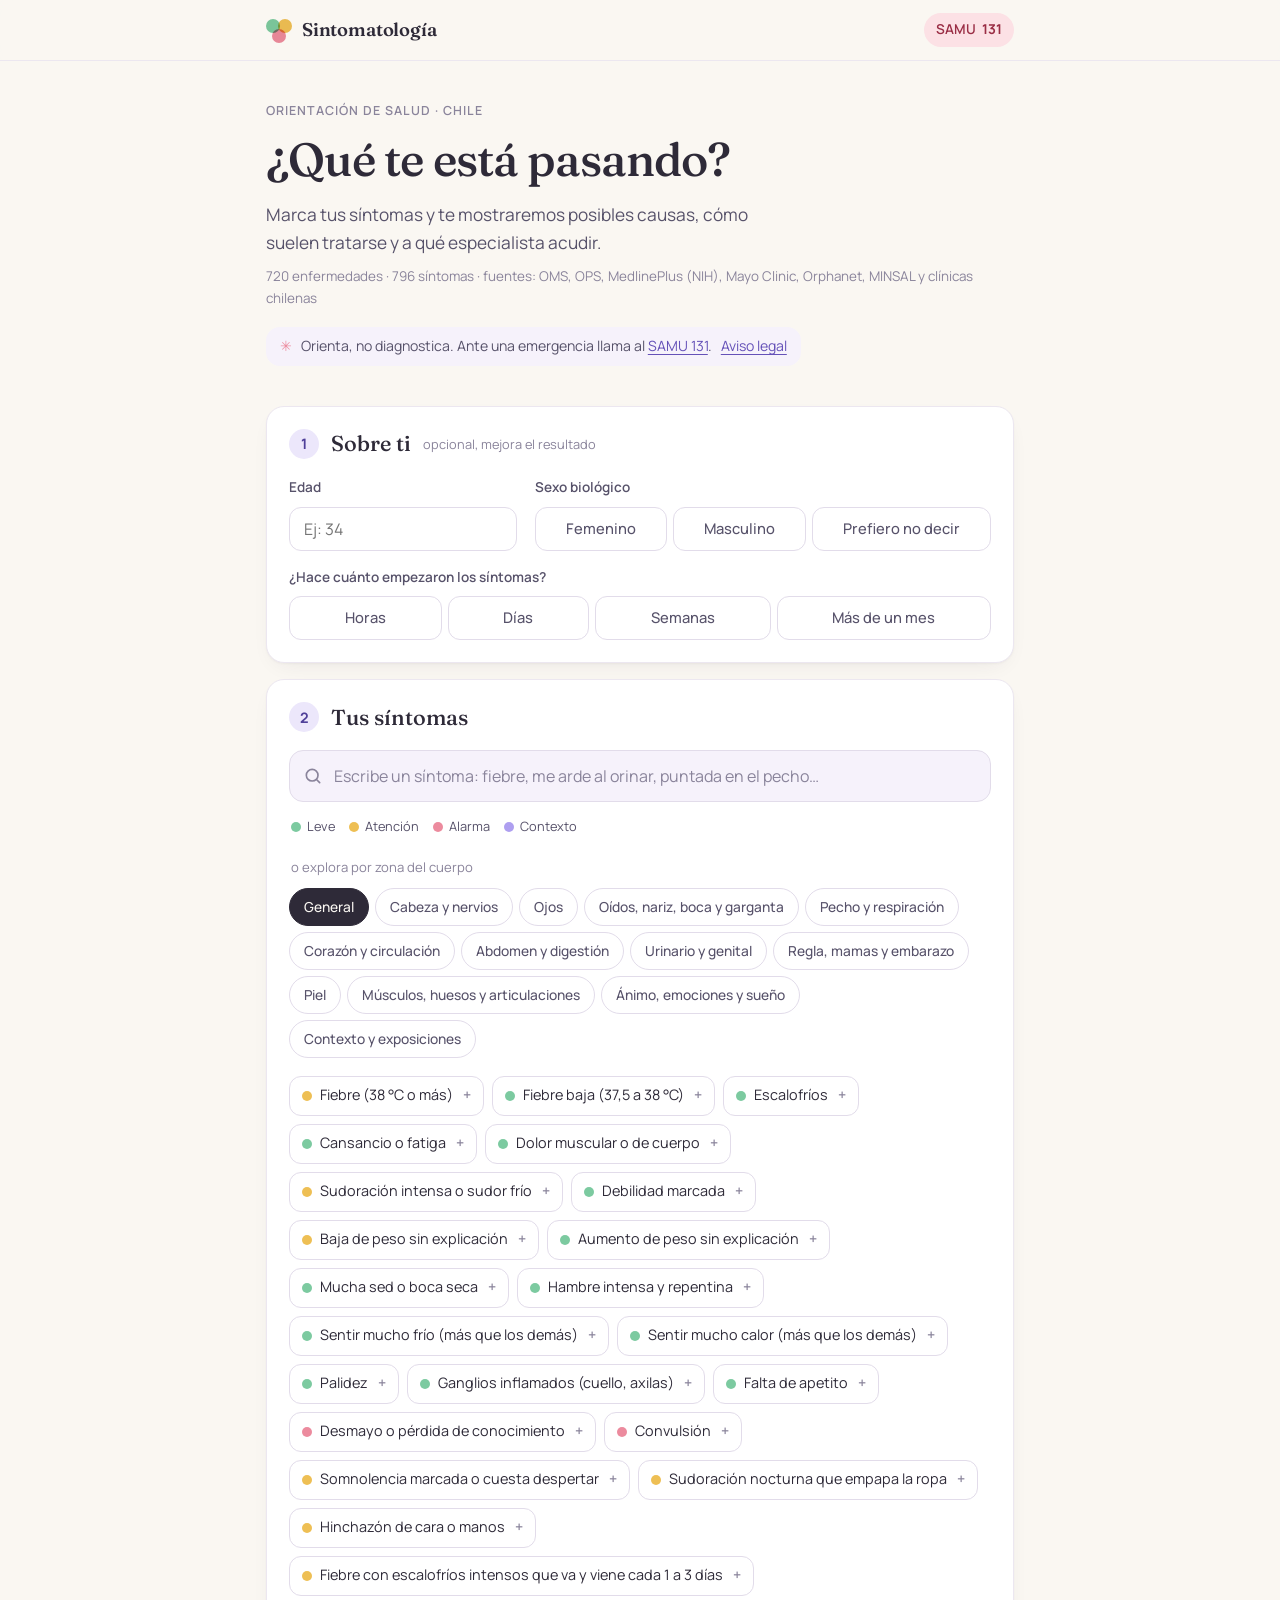
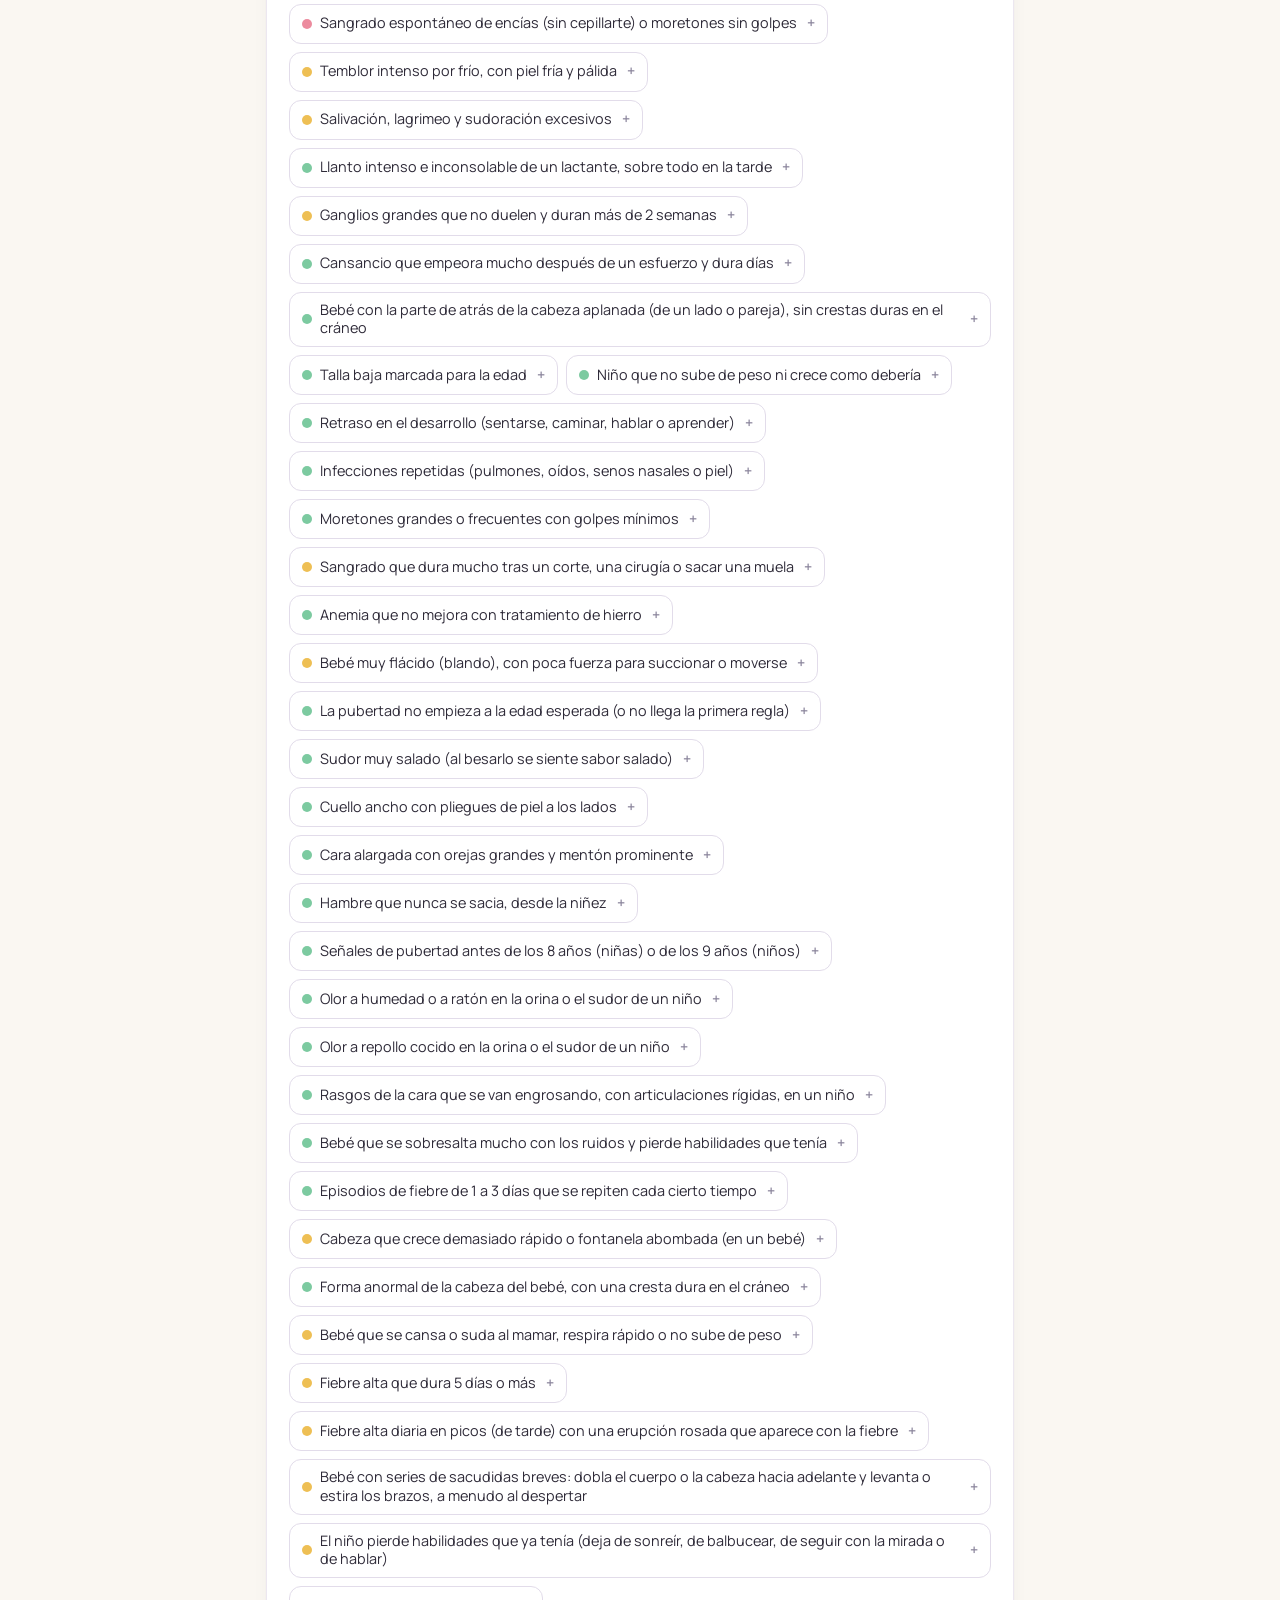
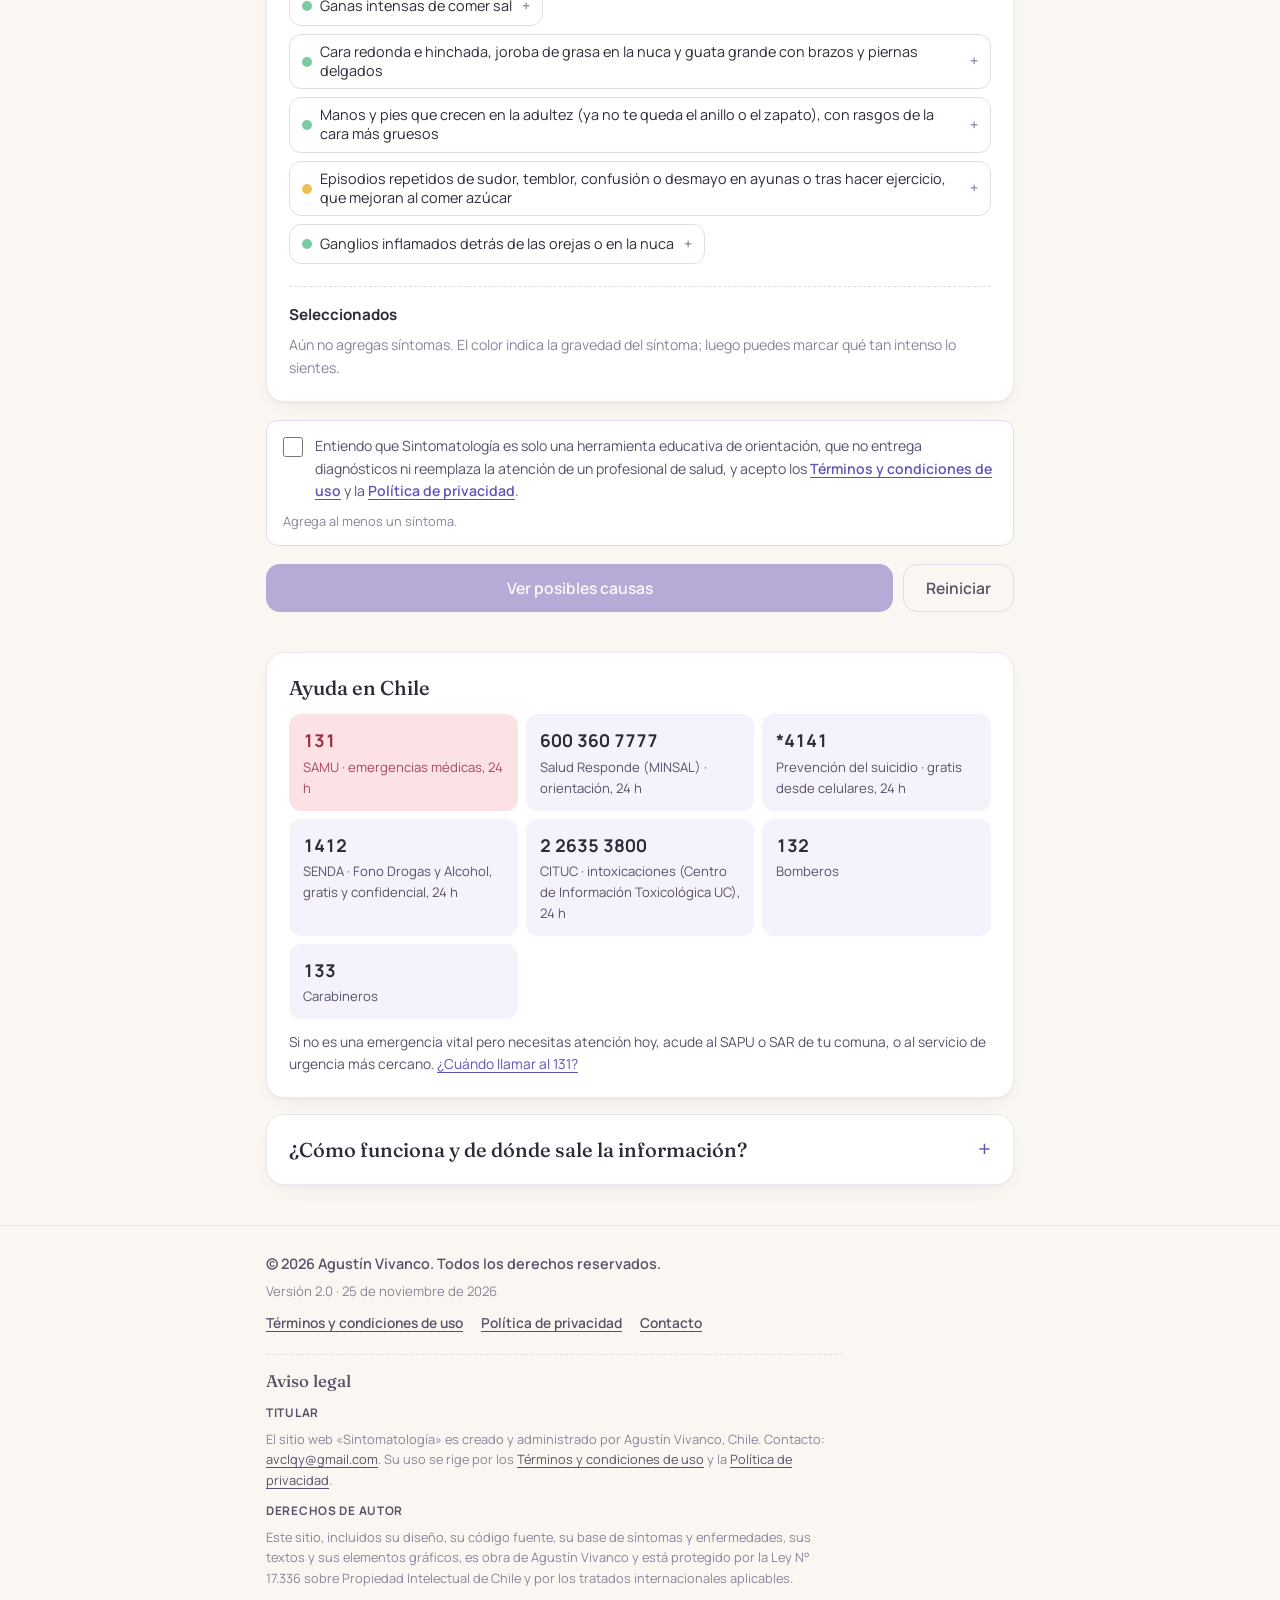
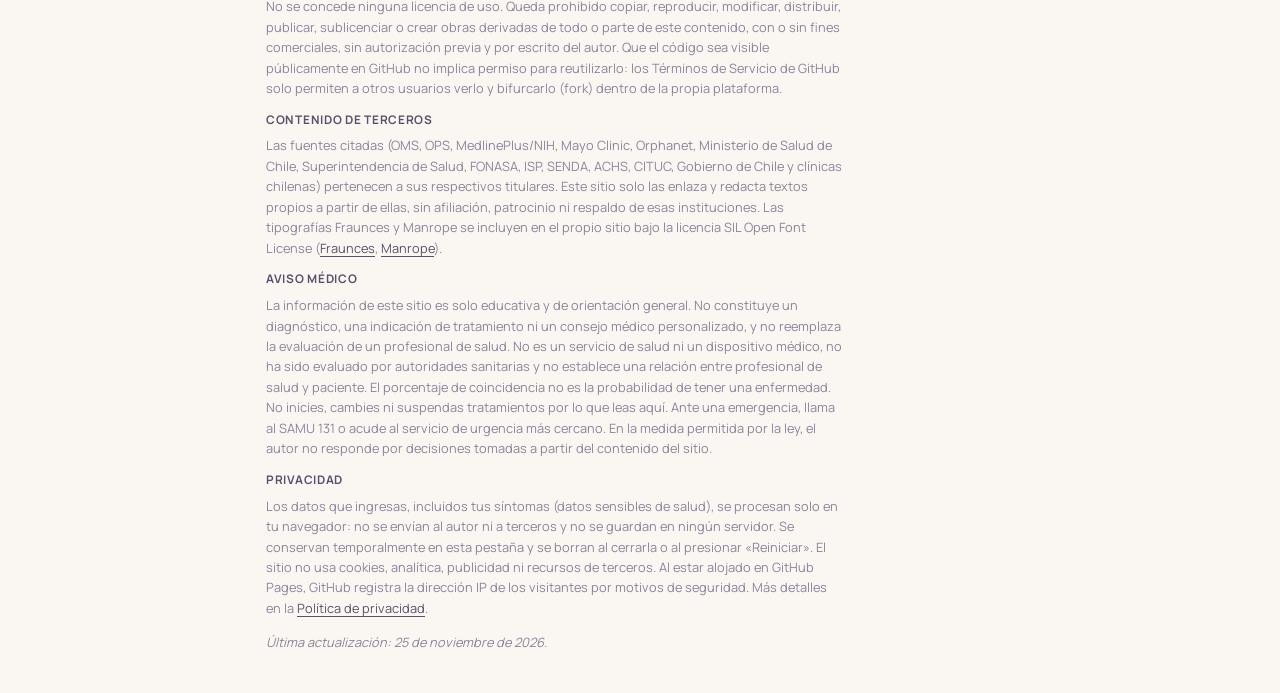
==== commit 1397e1b6: "Versión 2.0: aviso temporal de novedades y versión en el pie Aviso de la actualización (500 enfermed" ====
--- a/index.html
+++ b/index.html
@@ -30,6 +30,20 @@
   </header>
 
   <main id="main" class="wrap">
+    <aside class="novedades" id="novedades" aria-labelledby="t-novedades" hidden>
+      <div class="novedades-head">
+        <span class="novedades-tag">Nuevo</span>
+        <h2 id="t-novedades">Actualización a la versión 2.0</h2>
+        <button type="button" class="novedades-cerrar" id="novedades-cerrar" aria-label="Cerrar el aviso de novedades">×</button>
+      </div>
+      <p>Sumamos <strong>500 enfermedades nuevas</strong>: ahora la web reconoce <strong>720 enfermedades</strong> y <strong>796 síntomas</strong>, con 897 referencias médicas.</p>
+      <ul>
+        <li><strong>250 frecuentes:</strong> salud mental y sueño, piel y pelo, ginecología, embarazo y lactancia, tendones y rodilla, digestivas, urinarias, oídos, ojos, boca e infancia.</li>
+        <li><strong>250 poco frecuentes o raras:</strong> genéticas, autoinmunes, neurológicas, de la sangre y las hormonas, cánceres (incluidos los infantiles), infecciones de viajeros y transmitidas por animales, tifus de los matorrales del sur de Chile, silicosis e intoxicaciones.</li>
+        <li><strong>Nuevas fuentes:</strong> Orphanet (enfermedades raras), FONASA, ACHS y el Centro de Información Toxicológica UC (CITUC).</li>
+        <li><strong>Ajustes:</strong> se afinó la coincidencia de algunas enfermedades, como el mal de altura, la diabetes y la presión alta.</li>
+      </ul>
+    </aside>
     <section class="hero">
       <p class="eyebrow">Orientación de salud · Chile</p>
       <h1>¿Qué te está pasando?</h1>
@@ -150,6 +164,7 @@
   <footer class="foot" id="aviso-legal">
     <div class="wrap foot-inner">
       <p class="copyright">© <span id="copy-year">2026</span> Agustín Vivanco. Todos los derechos reservados.</p>
+      <p class="version">Versión 2.0 · 25 de noviembre de 2026</p>
       <nav class="legal-links" aria-label="Documentos legales">
         <a href="terminos.html">Términos y condiciones de uso</a>
         <a href="privacidad.html">Política de privacidad</a>
@@ -175,7 +190,7 @@
         <h3>Privacidad</h3>
         <p>Los datos que ingresas, incluidos tus síntomas (datos sensibles de salud), se procesan solo en tu navegador: no se envían al autor ni a terceros y no se guardan en ningún servidor. Se conservan temporalmente en esta pestaña y se borran al cerrarla o al presionar «Reiniciar». El sitio no usa cookies, analítica, publicidad ni recursos de terceros. Al estar alojado en GitHub Pages, GitHub registra la dirección IP de los visitantes por motivos de seguridad. Más detalles en la <a href="privacidad.html">Política de privacidad</a>.</p>
 
-        <p class="legal-date">Última actualización: 5 de noviembre de 2026.</p>
+        <p class="legal-date">Última actualización: 25 de noviembre de 2026.</p>
       </section>
     </div>
   </footer>
--- a/css/styles.css
+++ b/css/styles.css
@@ -435,3 +435,15 @@
   .card, .cond { box-shadow: none; }
   .cond-body { display: grid !important; }
 }
+
+/* Aviso temporal de novedades (versión 2.0) */
+.novedades { margin-top: 22px; padding: 14px 16px 16px 18px; border-radius: var(--radius); background: var(--lav); color: var(--lav-ink); border: 1px solid color-mix(in srgb, var(--lav-dot) 50%, transparent); }
+.novedades[hidden] { display: none; }
+.novedades-head { display: flex; align-items: center; gap: 10px; }
+.novedades-head h2 { flex: 1; font-size: 1rem; font-weight: 700; line-height: 1.3; }
+.novedades-tag { flex: none; padding: 2px 10px; border-radius: 999px; background: var(--surface); color: var(--primary); font-size: .72rem; font-weight: 700; letter-spacing: .04em; text-transform: uppercase; }
+.novedades-cerrar { flex: none; width: 36px; height: 36px; border: 0; border-radius: 50%; background: transparent; color: inherit; font: inherit; font-size: 1.4rem; line-height: 1; cursor: pointer; }
+.novedades-cerrar:hover { background: color-mix(in srgb, var(--lav-dot) 30%, transparent); }
+.novedades p { margin-top: 8px; font-size: .92rem; }
+.novedades ul { margin: 8px 0 0; padding-left: 20px; list-style: disc; display: grid; gap: 4px; font-size: .88rem; }
+.foot .version { color: var(--muted); font-size: .82rem; }
